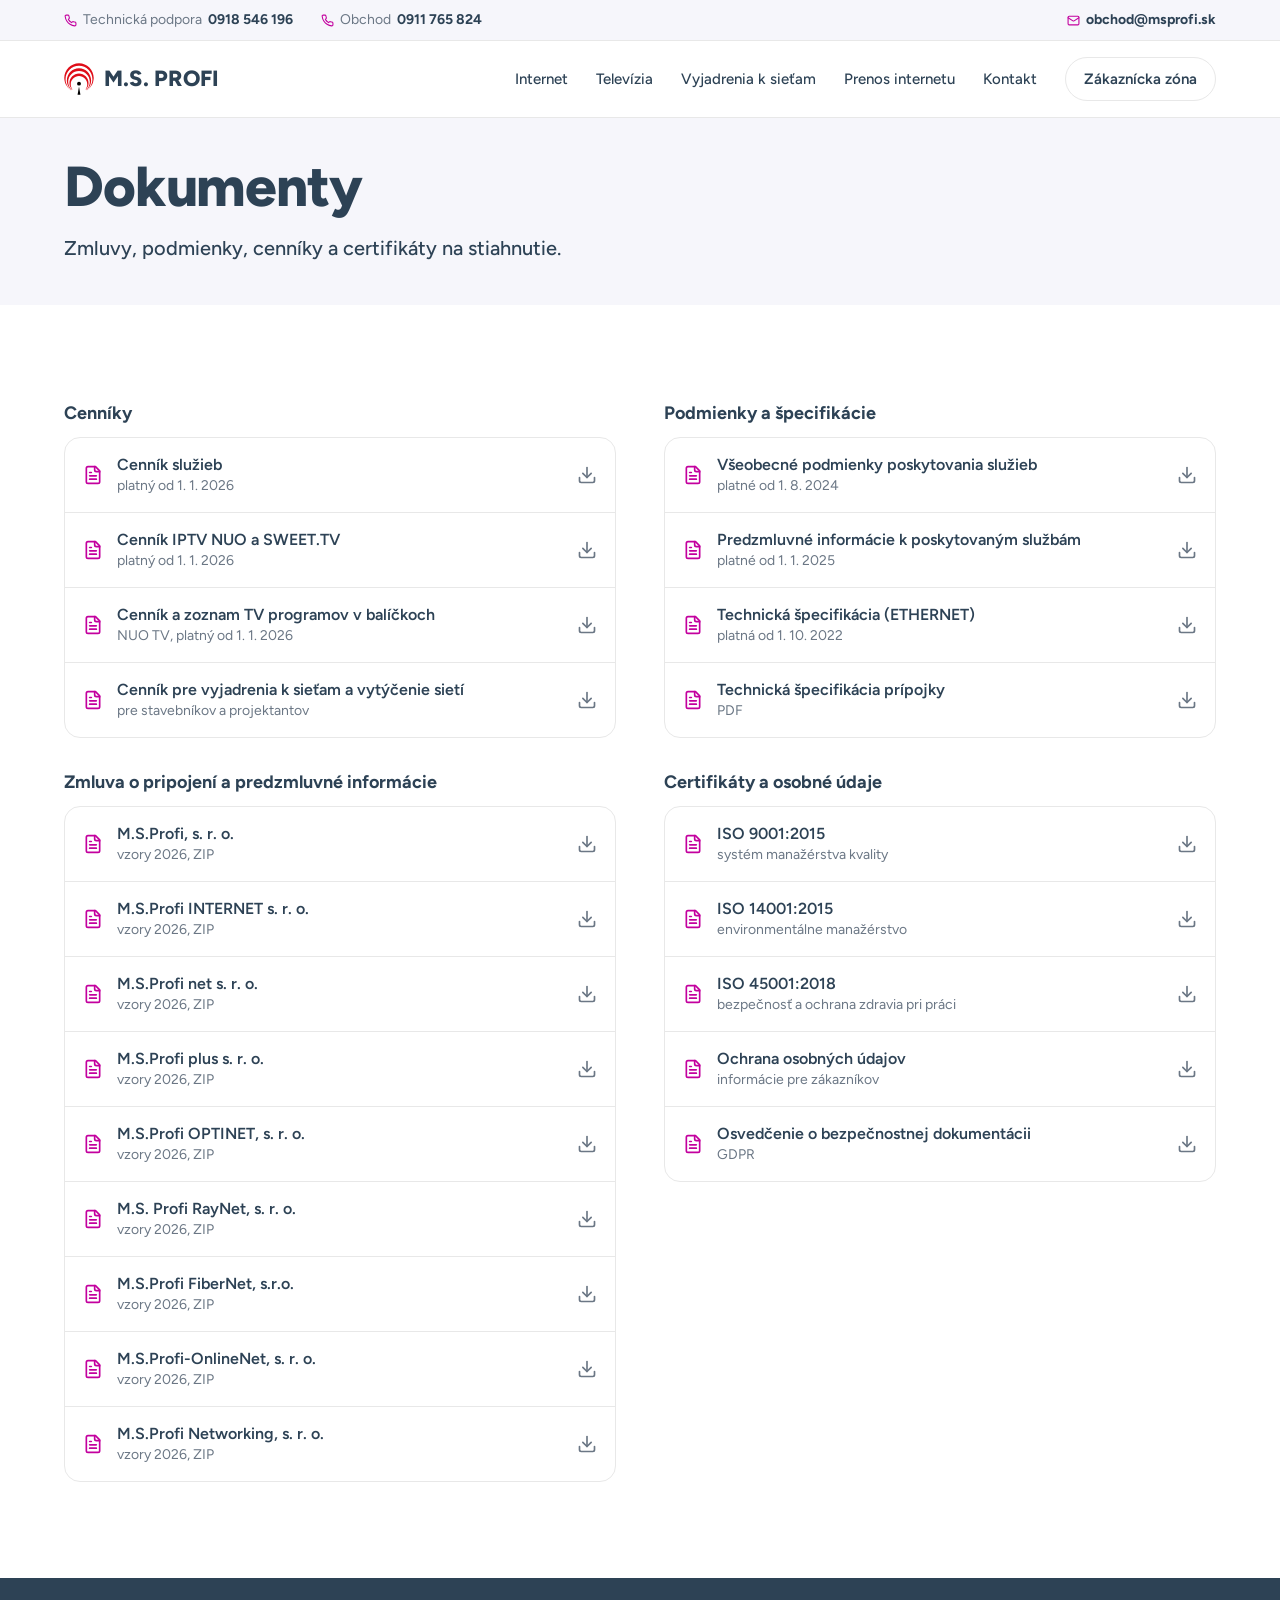
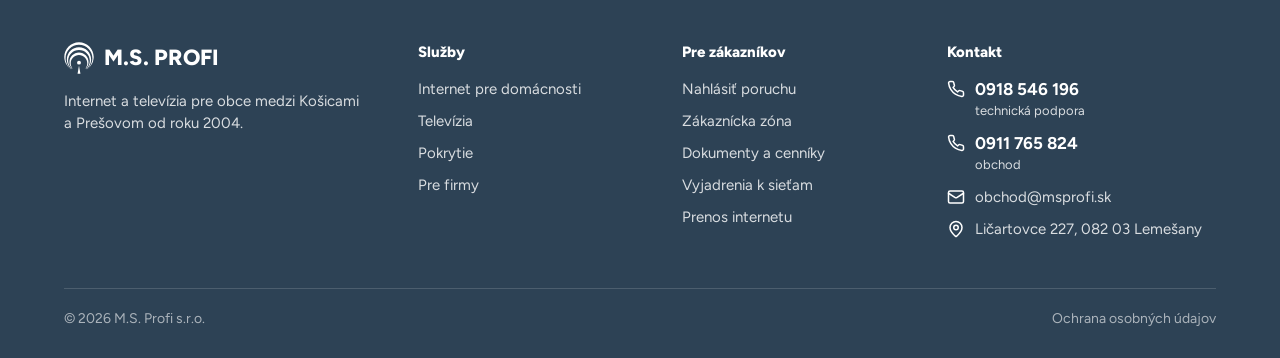
==== dokumenty/index.html @ f511e736 "M.S. Profi: verzia pri štýloch a skripte" ====
<!DOCTYPE html>
<html lang="sk">
<head>
    <meta charset="UTF-8">
    <meta name="robots" content="noindex, nofollow">
    <meta name="viewport" content="width=device-width, initial-scale=1.0">
    <title>Dokumenty – M.S. Profi</title>
    <meta name="description" content="Zmluvy, podmienky, cenníky a certifikáty M.S. Profi na stiahnutie.">
    <link rel="icon" href="../img/ms-profi-znak.svg" type="image/svg+xml">
    <link rel="preconnect" href="https://fonts.googleapis.com">
    <link rel="preconnect" href="https://fonts.gstatic.com" crossorigin>
    <link href="https://fonts.googleapis.com/css2?family=Figtree:wght@400;500;600;700;800&display=swap" rel="stylesheet">
    <link rel="stylesheet" href="../css/style.css?v=3cb9265c">
</head>
<body>
    <div class="horny-riadok">
        <div class="wrap">
            <a href="tel:+421918546196"><svg class="ikona" viewBox="0 0 24 24" aria-hidden="true"><path d="M22 16.92v3a2 2 0 0 1-2.18 2 19.79 19.79 0 0 1-8.63-3.07 19.5 19.5 0 0 1-6-6 19.79 19.79 0 0 1-3.07-8.67A2 2 0 0 1 4.11 2h3a2 2 0 0 1 2 1.72 12.84 12.84 0 0 0 .7 2.81 2 2 0 0 1-.45 2.11L8.09 9.91a16 16 0 0 0 6 6l1.27-1.27a2 2 0 0 1 2.11-.45 12.84 12.84 0 0 0 2.81.7A2 2 0 0 1 22 16.92z"/></svg><span class="hr-popis">Technická podpora</span><span class="hr-popis-kratke">Podpora</span>0918 546 196</a>
            <a href="tel:+421911765824"><svg class="ikona" viewBox="0 0 24 24" aria-hidden="true"><path d="M22 16.92v3a2 2 0 0 1-2.18 2 19.79 19.79 0 0 1-8.63-3.07 19.5 19.5 0 0 1-6-6 19.79 19.79 0 0 1-3.07-8.67A2 2 0 0 1 4.11 2h3a2 2 0 0 1 2 1.72 12.84 12.84 0 0 0 .7 2.81 2 2 0 0 1-.45 2.11L8.09 9.91a16 16 0 0 0 6 6l1.27-1.27a2 2 0 0 1 2.11-.45 12.84 12.84 0 0 0 2.81.7A2 2 0 0 1 22 16.92z"/></svg><span class="hr-popis">Obchod</span><span class="hr-popis-kratke">Obchod</span>0911 765 824</a>
            <a class="hr-mail" href="mailto:obchod@msprofi.sk"><svg class="ikona" viewBox="0 0 24 24" aria-hidden="true"><rect width="20" height="16" x="2" y="4" rx="2"/><path d="m22 7-8.97 5.7a1.94 1.94 0 0 1-2.06 0L2 7"/></svg>obchod@msprofi.sk</a>
        </div>
    </div>

    <header class="hlavicka">
        <div class="wrap">
            <a class="logo" href="../"><img src="../img/ms-profi-znak.svg" alt=""><span class="logo-text">M.S. PROFI</span></a>
            <nav class="menu" id="menu" aria-label="Hlavné menu">
                <a href="../#internet">Internet</a>
                <a href="../#televizia">Televízia</a>
                <a href="../vyjadrenia-k-sietam/">Vyjadrenia k sieťam</a>
                <a href="../prenos-internetu/">Prenos internetu</a>
                <a href="../#kontakt">Kontakt</a>
                <a class="btn btn-obrys" href="https://customer.msprofi.sk">Zákaznícka zóna</a>
            </nav>
            <button class="menu-tlacidlo" type="button" aria-label="Menu" aria-controls="menu" aria-expanded="false"><svg class="ikona" viewBox="0 0 24 24" aria-hidden="true"><line x1="4" x2="20" y1="6" y2="6"/><line x1="4" x2="20" y1="12" y2="12"/><line x1="4" x2="20" y1="18" y2="18"/></svg></button>
        </div>
    </header>

    <main>
        <section class="podstranka-hlava">
            <div class="wrap">
                <h1>Dokumenty</h1>
                <p class="uvod">Zmluvy, podmienky, cenníky a certifikáty na stiahnutie.</p>
            </div>
        </section>

        <section class="sekcia">
            <div class="wrap">
                <div class="dokumenty">
                                        <div>
                        <h2>Cenníky</h2>
                        <ul class="subory">
                                                        <li><a href="https://msprofi.sk/wp-content/uploads/2026/02/C-E-N-N-I-K-SLUZIEB-s.r.o.1.1.2026.pdf"><svg class="ikona" viewBox="0 0 24 24" aria-hidden="true"><path d="M15 2H6a2 2 0 0 0-2 2v16a2 2 0 0 0 2 2h12a2 2 0 0 0 2-2V7Z"/><path d="M14 2v4a2 2 0 0 0 2 2h4"/><path d="M10 9H8"/><path d="M16 13H8"/><path d="M16 17H8"/></svg><span>Cenník služieb<small>platný od 1. 1. 2026</small></span><svg class="ikona" viewBox="0 0 24 24" aria-hidden="true"><path d="M21 15v4a2 2 0 0 1-2 2H5a2 2 0 0 1-2-2v-4"/><path d="m7 10 5 5 5-5"/><path d="M12 15V3"/></svg></a></li>
                                                        <li><a href="https://msprofi.sk/wp-content/uploads/2026/02/C-E-N-N-I-K-M.S.Profi-s.r.o.-IPTV_NUO_SWEET_TV_1.1.2026.pdf"><svg class="ikona" viewBox="0 0 24 24" aria-hidden="true"><path d="M15 2H6a2 2 0 0 0-2 2v16a2 2 0 0 0 2 2h12a2 2 0 0 0 2-2V7Z"/><path d="M14 2v4a2 2 0 0 0 2 2h4"/><path d="M10 9H8"/><path d="M16 13H8"/><path d="M16 17H8"/></svg><span>Cenník IPTV NUO a SWEET.TV<small>platný od 1. 1. 2026</small></span><svg class="ikona" viewBox="0 0 24 24" aria-hidden="true"><path d="M21 15v4a2 2 0 0 1-2 2H5a2 2 0 0 1-2-2v-4"/><path d="m7 10 5 5 5-5"/><path d="M12 15V3"/></svg></a></li>
                                                        <li><a href="https://msprofi.sk/wp-content/uploads/2026/02/NUO_programy_tabulka_1_1_2026.pdf"><svg class="ikona" viewBox="0 0 24 24" aria-hidden="true"><path d="M15 2H6a2 2 0 0 0-2 2v16a2 2 0 0 0 2 2h12a2 2 0 0 0 2-2V7Z"/><path d="M14 2v4a2 2 0 0 0 2 2h4"/><path d="M10 9H8"/><path d="M16 13H8"/><path d="M16 17H8"/></svg><span>Cenník a zoznam TV programov v balíčkoch<small>NUO TV, platný od 1. 1. 2026</small></span><svg class="ikona" viewBox="0 0 24 24" aria-hidden="true"><path d="M21 15v4a2 2 0 0 1-2 2H5a2 2 0 0 1-2-2v-4"/><path d="m7 10 5 5 5-5"/><path d="M12 15V3"/></svg></a></li>
                                                        <li><a href="https://msprofi.sk/wp-content/uploads/2025/05/CENNIK-PRE-VYJADRENIA-K-SIETAM-VYTYCENIE-SIETI.pdf"><svg class="ikona" viewBox="0 0 24 24" aria-hidden="true"><path d="M15 2H6a2 2 0 0 0-2 2v16a2 2 0 0 0 2 2h12a2 2 0 0 0 2-2V7Z"/><path d="M14 2v4a2 2 0 0 0 2 2h4"/><path d="M10 9H8"/><path d="M16 13H8"/><path d="M16 17H8"/></svg><span>Cenník pre vyjadrenia k sieťam a vytýčenie sietí<small>pre stavebníkov a projektantov</small></span><svg class="ikona" viewBox="0 0 24 24" aria-hidden="true"><path d="M21 15v4a2 2 0 0 1-2 2H5a2 2 0 0 1-2-2v-4"/><path d="m7 10 5 5 5-5"/><path d="M12 15V3"/></svg></a></li>
                                                    </ul>
                    </div>
                                        <div>
                        <h2>Podmienky a špecifikácie</h2>
                        <ul class="subory">
                                                        <li><a href="https://msprofi.sk/wp-content/uploads/2024/09/VSEOBECNE-PODMIENKY_1_8_2024.pdf"><svg class="ikona" viewBox="0 0 24 24" aria-hidden="true"><path d="M15 2H6a2 2 0 0 0-2 2v16a2 2 0 0 0 2 2h12a2 2 0 0 0 2-2V7Z"/><path d="M14 2v4a2 2 0 0 0 2 2h4"/><path d="M10 9H8"/><path d="M16 13H8"/><path d="M16 17H8"/></svg><span>Všeobecné podmienky poskytovania služieb<small>platné od 1. 8. 2024</small></span><svg class="ikona" viewBox="0 0 24 24" aria-hidden="true"><path d="M21 15v4a2 2 0 0 1-2 2H5a2 2 0 0 1-2-2v-4"/><path d="m7 10 5 5 5-5"/><path d="M12 15V3"/></svg></a></li>
                                                        <li><a href="https://msprofi.sk/wp-content/uploads/2025/01/Predzmluvne-informacie-k-poskytovanym-sluzbam-spolocnosti_od_1_1_2025-.pdf"><svg class="ikona" viewBox="0 0 24 24" aria-hidden="true"><path d="M15 2H6a2 2 0 0 0-2 2v16a2 2 0 0 0 2 2h12a2 2 0 0 0 2-2V7Z"/><path d="M14 2v4a2 2 0 0 0 2 2h4"/><path d="M10 9H8"/><path d="M16 13H8"/><path d="M16 17H8"/></svg><span>Predzmluvné informácie k poskytovaným službám<small>platné od 1. 1. 2025</small></span><svg class="ikona" viewBox="0 0 24 24" aria-hidden="true"><path d="M21 15v4a2 2 0 0 1-2 2H5a2 2 0 0 1-2-2v-4"/><path d="m7 10 5 5 5-5"/><path d="M12 15V3"/></svg></a></li>
                                                        <li><a href="https://msprofi.sk/wp-content/uploads/2022/09/Technicka_specifikacia-od-1.10.2022.pdf"><svg class="ikona" viewBox="0 0 24 24" aria-hidden="true"><path d="M15 2H6a2 2 0 0 0-2 2v16a2 2 0 0 0 2 2h12a2 2 0 0 0 2-2V7Z"/><path d="M14 2v4a2 2 0 0 0 2 2h4"/><path d="M10 9H8"/><path d="M16 13H8"/><path d="M16 17H8"/></svg><span>Technická špecifikácia (ETHERNET)<small>platná od 1. 10. 2022</small></span><svg class="ikona" viewBox="0 0 24 24" aria-hidden="true"><path d="M21 15v4a2 2 0 0 1-2 2H5a2 2 0 0 1-2-2v-4"/><path d="m7 10 5 5 5-5"/><path d="M12 15V3"/></svg></a></li>
                                                        <li><a href="https://msprofi.sk/wp-content/uploads/2021/04/Technicka_specifikacia_pripojky.pdf"><svg class="ikona" viewBox="0 0 24 24" aria-hidden="true"><path d="M15 2H6a2 2 0 0 0-2 2v16a2 2 0 0 0 2 2h12a2 2 0 0 0 2-2V7Z"/><path d="M14 2v4a2 2 0 0 0 2 2h4"/><path d="M10 9H8"/><path d="M16 13H8"/><path d="M16 17H8"/></svg><span>Technická špecifikácia prípojky<small>PDF</small></span><svg class="ikona" viewBox="0 0 24 24" aria-hidden="true"><path d="M21 15v4a2 2 0 0 1-2 2H5a2 2 0 0 1-2-2v-4"/><path d="m7 10 5 5 5-5"/><path d="M12 15V3"/></svg></a></li>
                                                    </ul>
                    </div>
                                        <div>
                        <h2>Zmluva o pripojení a predzmluvné informácie</h2>
                        <ul class="subory">
                                                        <li><a href="https://msprofi.sk/wp-content/uploads/2026/02/M.S.Profi-s.r.o._2026.zip"><svg class="ikona" viewBox="0 0 24 24" aria-hidden="true"><path d="M15 2H6a2 2 0 0 0-2 2v16a2 2 0 0 0 2 2h12a2 2 0 0 0 2-2V7Z"/><path d="M14 2v4a2 2 0 0 0 2 2h4"/><path d="M10 9H8"/><path d="M16 13H8"/><path d="M16 17H8"/></svg><span>M.S.Profi, s. r. o.<small>vzory 2026, ZIP</small></span><svg class="ikona" viewBox="0 0 24 24" aria-hidden="true"><path d="M21 15v4a2 2 0 0 1-2 2H5a2 2 0 0 1-2-2v-4"/><path d="m7 10 5 5 5-5"/><path d="M12 15V3"/></svg></a></li>
                                                        <li><a href="https://msprofi.sk/wp-content/uploads/2026/02/M.S.Profi-INTERNET-s.r.o._2026.zip"><svg class="ikona" viewBox="0 0 24 24" aria-hidden="true"><path d="M15 2H6a2 2 0 0 0-2 2v16a2 2 0 0 0 2 2h12a2 2 0 0 0 2-2V7Z"/><path d="M14 2v4a2 2 0 0 0 2 2h4"/><path d="M10 9H8"/><path d="M16 13H8"/><path d="M16 17H8"/></svg><span>M.S.Profi INTERNET s. r. o.<small>vzory 2026, ZIP</small></span><svg class="ikona" viewBox="0 0 24 24" aria-hidden="true"><path d="M21 15v4a2 2 0 0 1-2 2H5a2 2 0 0 1-2-2v-4"/><path d="m7 10 5 5 5-5"/><path d="M12 15V3"/></svg></a></li>
                                                        <li><a href="https://msprofi.sk/wp-content/uploads/2026/02/M.S.Profi-net-s.r.o._2026.zip"><svg class="ikona" viewBox="0 0 24 24" aria-hidden="true"><path d="M15 2H6a2 2 0 0 0-2 2v16a2 2 0 0 0 2 2h12a2 2 0 0 0 2-2V7Z"/><path d="M14 2v4a2 2 0 0 0 2 2h4"/><path d="M10 9H8"/><path d="M16 13H8"/><path d="M16 17H8"/></svg><span>M.S.Profi net s. r. o.<small>vzory 2026, ZIP</small></span><svg class="ikona" viewBox="0 0 24 24" aria-hidden="true"><path d="M21 15v4a2 2 0 0 1-2 2H5a2 2 0 0 1-2-2v-4"/><path d="m7 10 5 5 5-5"/><path d="M12 15V3"/></svg></a></li>
                                                        <li><a href="https://msprofi.sk/wp-content/uploads/2026/02/M.S.Profi-plus-s.r.o._2026.zip"><svg class="ikona" viewBox="0 0 24 24" aria-hidden="true"><path d="M15 2H6a2 2 0 0 0-2 2v16a2 2 0 0 0 2 2h12a2 2 0 0 0 2-2V7Z"/><path d="M14 2v4a2 2 0 0 0 2 2h4"/><path d="M10 9H8"/><path d="M16 13H8"/><path d="M16 17H8"/></svg><span>M.S.Profi plus s. r. o.<small>vzory 2026, ZIP</small></span><svg class="ikona" viewBox="0 0 24 24" aria-hidden="true"><path d="M21 15v4a2 2 0 0 1-2 2H5a2 2 0 0 1-2-2v-4"/><path d="m7 10 5 5 5-5"/><path d="M12 15V3"/></svg></a></li>
                                                        <li><a href="https://msprofi.sk/wp-content/uploads/2026/02/M.S.Profi-OPTINET-s.r.o._2026.zip"><svg class="ikona" viewBox="0 0 24 24" aria-hidden="true"><path d="M15 2H6a2 2 0 0 0-2 2v16a2 2 0 0 0 2 2h12a2 2 0 0 0 2-2V7Z"/><path d="M14 2v4a2 2 0 0 0 2 2h4"/><path d="M10 9H8"/><path d="M16 13H8"/><path d="M16 17H8"/></svg><span>M.S.Profi OPTINET, s. r. o.<small>vzory 2026, ZIP</small></span><svg class="ikona" viewBox="0 0 24 24" aria-hidden="true"><path d="M21 15v4a2 2 0 0 1-2 2H5a2 2 0 0 1-2-2v-4"/><path d="m7 10 5 5 5-5"/><path d="M12 15V3"/></svg></a></li>
                                                        <li><a href="https://msprofi.sk/wp-content/uploads/2026/02/M.S.-Profi-RayNet-s.-r.-o._2026.zip"><svg class="ikona" viewBox="0 0 24 24" aria-hidden="true"><path d="M15 2H6a2 2 0 0 0-2 2v16a2 2 0 0 0 2 2h12a2 2 0 0 0 2-2V7Z"/><path d="M14 2v4a2 2 0 0 0 2 2h4"/><path d="M10 9H8"/><path d="M16 13H8"/><path d="M16 17H8"/></svg><span>M.S. Profi RayNet, s. r. o.<small>vzory 2026, ZIP</small></span><svg class="ikona" viewBox="0 0 24 24" aria-hidden="true"><path d="M21 15v4a2 2 0 0 1-2 2H5a2 2 0 0 1-2-2v-4"/><path d="m7 10 5 5 5-5"/><path d="M12 15V3"/></svg></a></li>
                                                        <li><a href="https://msprofi.sk/wp-content/uploads/2026/02/M.S.-Profi-FiberNet-s.r.o_2026.zip"><svg class="ikona" viewBox="0 0 24 24" aria-hidden="true"><path d="M15 2H6a2 2 0 0 0-2 2v16a2 2 0 0 0 2 2h12a2 2 0 0 0 2-2V7Z"/><path d="M14 2v4a2 2 0 0 0 2 2h4"/><path d="M10 9H8"/><path d="M16 13H8"/><path d="M16 17H8"/></svg><span>M.S.Profi FiberNet, s.r.o.<small>vzory 2026, ZIP</small></span><svg class="ikona" viewBox="0 0 24 24" aria-hidden="true"><path d="M21 15v4a2 2 0 0 1-2 2H5a2 2 0 0 1-2-2v-4"/><path d="m7 10 5 5 5-5"/><path d="M12 15V3"/></svg></a></li>
                                                        <li><a href="https://msprofi.sk/wp-content/uploads/2026/02/M.S.Profi-OnlineNet-s.-r.-o._2026.zip"><svg class="ikona" viewBox="0 0 24 24" aria-hidden="true"><path d="M15 2H6a2 2 0 0 0-2 2v16a2 2 0 0 0 2 2h12a2 2 0 0 0 2-2V7Z"/><path d="M14 2v4a2 2 0 0 0 2 2h4"/><path d="M10 9H8"/><path d="M16 13H8"/><path d="M16 17H8"/></svg><span>M.S.Profi-OnlineNet, s. r. o.<small>vzory 2026, ZIP</small></span><svg class="ikona" viewBox="0 0 24 24" aria-hidden="true"><path d="M21 15v4a2 2 0 0 1-2 2H5a2 2 0 0 1-2-2v-4"/><path d="m7 10 5 5 5-5"/><path d="M12 15V3"/></svg></a></li>
                                                        <li><a href="https://msprofi.sk/wp-content/uploads/2026/02/M.S.Profi-Networking-s.r.o._2026.zip"><svg class="ikona" viewBox="0 0 24 24" aria-hidden="true"><path d="M15 2H6a2 2 0 0 0-2 2v16a2 2 0 0 0 2 2h12a2 2 0 0 0 2-2V7Z"/><path d="M14 2v4a2 2 0 0 0 2 2h4"/><path d="M10 9H8"/><path d="M16 13H8"/><path d="M16 17H8"/></svg><span>M.S.Profi Networking, s. r. o.<small>vzory 2026, ZIP</small></span><svg class="ikona" viewBox="0 0 24 24" aria-hidden="true"><path d="M21 15v4a2 2 0 0 1-2 2H5a2 2 0 0 1-2-2v-4"/><path d="m7 10 5 5 5-5"/><path d="M12 15V3"/></svg></a></li>
                                                    </ul>
                    </div>
                                        <div>
                        <h2>Certifikáty a osobné údaje</h2>
                        <ul class="subory">
                                                        <li><a href="https://msprofi.sk/wp-content/uploads/2025/05/Certifikat-ACB-QMS_9001.pdf"><svg class="ikona" viewBox="0 0 24 24" aria-hidden="true"><path d="M15 2H6a2 2 0 0 0-2 2v16a2 2 0 0 0 2 2h12a2 2 0 0 0 2-2V7Z"/><path d="M14 2v4a2 2 0 0 0 2 2h4"/><path d="M10 9H8"/><path d="M16 13H8"/><path d="M16 17H8"/></svg><span>ISO 9001:2015<small>systém manažérstva kvality</small></span><svg class="ikona" viewBox="0 0 24 24" aria-hidden="true"><path d="M21 15v4a2 2 0 0 1-2 2H5a2 2 0 0 1-2-2v-4"/><path d="m7 10 5 5 5-5"/><path d="M12 15V3"/></svg></a></li>
                                                        <li><a href="https://msprofi.sk/wp-content/uploads/2025/05/Certifikat-ACB-EMS_14001.pdf"><svg class="ikona" viewBox="0 0 24 24" aria-hidden="true"><path d="M15 2H6a2 2 0 0 0-2 2v16a2 2 0 0 0 2 2h12a2 2 0 0 0 2-2V7Z"/><path d="M14 2v4a2 2 0 0 0 2 2h4"/><path d="M10 9H8"/><path d="M16 13H8"/><path d="M16 17H8"/></svg><span>ISO 14001:2015<small>environmentálne manažérstvo</small></span><svg class="ikona" viewBox="0 0 24 24" aria-hidden="true"><path d="M21 15v4a2 2 0 0 1-2 2H5a2 2 0 0 1-2-2v-4"/><path d="m7 10 5 5 5-5"/><path d="M12 15V3"/></svg></a></li>
                                                        <li><a href="https://msprofi.sk/wp-content/uploads/2025/05/Certifikat-ACB-OHSMS_45001.pdf"><svg class="ikona" viewBox="0 0 24 24" aria-hidden="true"><path d="M15 2H6a2 2 0 0 0-2 2v16a2 2 0 0 0 2 2h12a2 2 0 0 0 2-2V7Z"/><path d="M14 2v4a2 2 0 0 0 2 2h4"/><path d="M10 9H8"/><path d="M16 13H8"/><path d="M16 17H8"/></svg><span>ISO 45001:2018<small>bezpečnosť a ochrana zdravia pri práci</small></span><svg class="ikona" viewBox="0 0 24 24" aria-hidden="true"><path d="M21 15v4a2 2 0 0 1-2 2H5a2 2 0 0 1-2-2v-4"/><path d="m7 10 5 5 5-5"/><path d="M12 15V3"/></svg></a></li>
                                                        <li><a href="https://msprofi.sk/wp-content/uploads/2025/04/003_Informacna-povinnost-Prevadzkovatela-cl.-13-KF.pdf"><svg class="ikona" viewBox="0 0 24 24" aria-hidden="true"><path d="M15 2H6a2 2 0 0 0-2 2v16a2 2 0 0 0 2 2h12a2 2 0 0 0 2-2V7Z"/><path d="M14 2v4a2 2 0 0 0 2 2h4"/><path d="M10 9H8"/><path d="M16 13H8"/><path d="M16 17H8"/></svg><span>Ochrana osobných údajov<small>informácie pre zákazníkov</small></span><svg class="ikona" viewBox="0 0 24 24" aria-hidden="true"><path d="M21 15v4a2 2 0 0 1-2 2H5a2 2 0 0 1-2-2v-4"/><path d="m7 10 5 5 5-5"/><path d="M12 15V3"/></svg></a></li>
                                                        <li><a href="https://msprofi.sk/wp-content/uploads/2025/04/019_OSVEDCENIE.pdf"><svg class="ikona" viewBox="0 0 24 24" aria-hidden="true"><path d="M15 2H6a2 2 0 0 0-2 2v16a2 2 0 0 0 2 2h12a2 2 0 0 0 2-2V7Z"/><path d="M14 2v4a2 2 0 0 0 2 2h4"/><path d="M10 9H8"/><path d="M16 13H8"/><path d="M16 17H8"/></svg><span>Osvedčenie o bezpečnostnej dokumentácii<small>GDPR</small></span><svg class="ikona" viewBox="0 0 24 24" aria-hidden="true"><path d="M21 15v4a2 2 0 0 1-2 2H5a2 2 0 0 1-2-2v-4"/><path d="m7 10 5 5 5-5"/><path d="M12 15V3"/></svg></a></li>
                                                    </ul>
                    </div>
                                    </div>
            </div>
        </section>
    </main>

    <footer class="paticka">
        <div class="wrap paticka-stlpce">
            <div class="paticka-firma">
                <a class="logo" href="../"><img src="../img/ms-profi-znak.svg" alt=""><span class="logo-text">M.S. PROFI</span></a>
                <p>Internet a televízia pre obce medzi Košicami a Prešovom od roku 2004.</p>
            </div>
            <div>
                <h2>Služby</h2>
                <ul>
                    <li><a href="../#internet">Internet pre domácnosti</a></li>
                    <li><a href="../#televizia">Televízia</a></li>
                    <li><a href="../#pokrytie">Pokrytie</a></li>
                    <li><a href="../#firmy">Pre firmy</a></li>
                </ul>
            </div>
            <div>
                <h2>Pre zákazníkov</h2>
                <ul>
                    <li><a href="../#zakaznik">Nahlásiť poruchu</a></li>
                    <li><a href="https://customer.msprofi.sk">Zákaznícka zóna</a></li>
                    <li><a href="../dokumenty/">Dokumenty a cenníky</a></li>
                    <li><a href="../vyjadrenia-k-sietam/">Vyjadrenia k sieťam</a></li>
                    <li><a href="../prenos-internetu/">Prenos internetu</a></li>
                </ul>
            </div>
            <div class="paticka-kontakt">
                <h2>Kontakt</h2>
                <ul>
                    <li><svg class="ikona" viewBox="0 0 24 24" aria-hidden="true"><path d="M22 16.92v3a2 2 0 0 1-2.18 2 19.79 19.79 0 0 1-8.63-3.07 19.5 19.5 0 0 1-6-6 19.79 19.79 0 0 1-3.07-8.67A2 2 0 0 1 4.11 2h3a2 2 0 0 1 2 1.72 12.84 12.84 0 0 0 .7 2.81 2 2 0 0 1-.45 2.11L8.09 9.91a16 16 0 0 0 6 6l1.27-1.27a2 2 0 0 1 2.11-.45 12.84 12.84 0 0 0 2.81.7A2 2 0 0 1 22 16.92z"/></svg><a href="tel:+421918546196"><b>0918 546 196</b><small>technická podpora</small></a></li>
                    <li><svg class="ikona" viewBox="0 0 24 24" aria-hidden="true"><path d="M22 16.92v3a2 2 0 0 1-2.18 2 19.79 19.79 0 0 1-8.63-3.07 19.5 19.5 0 0 1-6-6 19.79 19.79 0 0 1-3.07-8.67A2 2 0 0 1 4.11 2h3a2 2 0 0 1 2 1.72 12.84 12.84 0 0 0 .7 2.81 2 2 0 0 1-.45 2.11L8.09 9.91a16 16 0 0 0 6 6l1.27-1.27a2 2 0 0 1 2.11-.45 12.84 12.84 0 0 0 2.81.7A2 2 0 0 1 22 16.92z"/></svg><a href="tel:+421911765824"><b>0911 765 824</b><small>obchod</small></a></li>
                    <li><svg class="ikona" viewBox="0 0 24 24" aria-hidden="true"><rect width="20" height="16" x="2" y="4" rx="2"/><path d="m22 7-8.97 5.7a1.94 1.94 0 0 1-2.06 0L2 7"/></svg><a href="mailto:obchod@msprofi.sk">obchod@msprofi.sk</a></li>
                    <li><svg class="ikona" viewBox="0 0 24 24" aria-hidden="true"><path d="M20 10c0 4.993-5.539 10.193-7.399 11.799a1 1 0 0 1-1.202 0C9.539 20.193 4 14.993 4 10a8 8 0 0 1 16 0"/><circle cx="12" cy="10" r="3"/></svg><span>Ličartovce 227, 082 03 Lemešany</span></li>
                </ul>
            </div>
        </div>
        <div class="wrap paticka-spodok">
            <span>© 2026 M.S. Profi s.r.o.</span>
            <a href="https://msprofi.sk/wp-content/uploads/2025/04/003_Informacna-povinnost-Prevadzkovatela-cl.-13-KF.pdf">Ochrana osobných údajov</a>
        </div>
    </footer>

    <button class="na-vrch" type="button" aria-label="Späť hore" tabindex="-1"><svg class="ikona" viewBox="0 0 24 24" aria-hidden="true"><path d="m5 12 7-7 7 7"/><path d="M12 19V5"/></svg></button>

    <script src="../js/main.js?v=8575bd9d"></script>
    <script async src="https://ottoai.sk/widget.js" data-otto-key="pk_0a4236898af828ea"></script>
</body>
</html>
---- css/style.css ----
:root {
    --cyan: #C3009E;
    --cyan-gradient: linear-gradient(270deg, #D700AF 0%, #D211AE 100%);
    --blue-dark: #213C92;
    --blue: #00A9E0;
    --green: #7AB800;
    --green-dark: #00783F;
    --gray: #F6F6FB;
    --base: #2D4255;
    --border: #E8E8E8;
    --muted: #6B7785;
    --tint-ruzova: #F9E5F5;
    --tint-modra: #DDF3FB;
    --tint-zelena: #EFF7E0;
    --wrap: 1200px;
}

* { box-sizing: border-box; }

html { scroll-behavior: smooth; scroll-padding-top: 100px; }

body {
    margin: 0;
    font-family: 'Figtree', system-ui, sans-serif;
    font-size: 16px;
    line-height: 24px;
    color: var(--base);
    background: #fff;
    -webkit-font-smoothing: antialiased;
}

a { color: inherit; }

h1, h2, h3 { margin: 0; }

a:focus-visible, button:focus-visible, input:focus-visible, textarea:focus-visible {
    outline: 3px solid var(--blue);
    outline-offset: 2px;
}

.wrap {
    max-width: var(--wrap);
    margin: 0 auto;
    padding: 0 24px;
}

.ikona {
    width: 20px;
    height: 20px;
    flex: none;
    fill: none;
    stroke: currentColor;
    stroke-width: 2;
    stroke-linecap: round;
    stroke-linejoin: round;
}

.horny-riadok {
    background: var(--gray);
    border-bottom: 1px solid var(--border);
    font-size: 14px;
    line-height: 20px;
}

.horny-riadok .wrap {
    display: flex;
    align-items: center;
    gap: 28px;
    height: 40px;
}

.horny-riadok a {
    display: inline-flex;
    align-items: center;
    gap: 6px;
    font-weight: 700;
    white-space: nowrap;
    text-decoration: none;
}

.horny-riadok a:hover { color: var(--cyan); }
.horny-riadok .ikona { width: 13px; height: 13px; color: var(--cyan); }
.hr-popis, .hr-popis-kratke { font-weight: 400; color: var(--muted); }
.hr-popis-kratke { display: none; }
.hr-mail { margin-left: auto; }

.hlavicka {
    position: sticky;
    top: 0;
    z-index: 30;
    background: #fff;
    border-bottom: 1px solid var(--border);
}

.hlavicka .wrap {
    display: flex;
    align-items: center;
    gap: 28px;
    height: 76px;
}

.logo {
    display: flex;
    flex: none;
    align-items: center;
    gap: 10px;
    white-space: nowrap;
    text-decoration: none;
}

.logo img { width: 30px; height: 32px; }

.logo-text {
    font-size: 22px;
    font-weight: 800;
    letter-spacing: 0.01em;
}


.menu {
    display: flex;
    align-items: center;
    gap: 28px;
    margin-left: auto;
    font-size: 15px;
    font-weight: 500;
}

.menu a { text-decoration: none; white-space: nowrap; }
.menu a:not(.btn):hover { color: var(--cyan); }

.btn {
    display: inline-flex;
    align-items: center;
    justify-content: center;
    gap: 10px;
    padding: 15px 30px;
    border: 0;
    border-radius: 100px;
    font-family: inherit;
    font-size: 17px;
    line-height: 24px;
    font-weight: 700;
    text-decoration: none;
    cursor: pointer;
}

.btn-modre { background: var(--blue); color: #fff; }
.btn-modre:hover { background: #0090BE; }

.btn-obrys {
    padding: 9px 18px;
    border: 1.5px solid var(--border);
    background: #fff;
    font-size: 15px;
    font-weight: 600;
    color: var(--base);
}

.btn-obrys:hover { border-color: var(--base); }

.menu-tlacidlo {
    display: none;
    margin-left: auto;
    width: 44px;
    height: 44px;
    align-items: center;
    justify-content: center;
    border: 1.5px solid var(--border);
    border-radius: 50%;
    background: #fff;
    color: var(--base);
    cursor: pointer;
}

.hero { padding: 44px 0 80px; }

.hero-riadok {
    display: flex;
    justify-content: space-between;
    align-items: baseline;
    gap: 24px;
    margin-bottom: 24px;
}

.hero h1 {
    font-size: 28px;
    line-height: 36px;
    font-weight: 800;
    letter-spacing: -0.01em;
}

.hero-riadok p {
    margin: 0;
    font-size: 16px;
    line-height: 24px;
    color: var(--muted);
    text-align: right;
}

.dlazdice {
    display: grid;
    grid-template-columns: 1fr 1fr;
    grid-auto-rows: 1fr;
    gap: 24px;
    text-align: left;
}

.dlazdica {
    position: relative;
    z-index: 0;
    overflow: hidden;
    display: flex;
    flex-direction: column;
    justify-content: space-between;
    min-height: 268px;
    padding: 36px 40px;
    border-radius: 28px;
    color: #fff;
    text-decoration: none;
    transition: transform 0.2s ease;
}

.dlazdica:hover { transform: translateY(-3px); }

.dlazdica-text { position: relative; z-index: 1; display: block; max-width: 250px; }

.dlazdica-nazov {
    display: block;
    font-size: 34px;
    line-height: 1.1;
    font-weight: 800;
    letter-spacing: -0.015em;
}

.dlazdica-popis {
    display: block;
    margin-top: 10px;
    font-size: 17px;
    line-height: 25px;
    font-weight: 500;
}

.dlazdica-ikona {
    position: absolute;
    right: -64px;
    bottom: -84px;
    width: 340px;
    height: 340px;
}

.dlazdica-sipka {
    position: relative;
    z-index: 1;
    display: inline-flex;
    align-items: center;
    justify-content: center;
    width: 48px;
    height: 48px;
    margin-top: 28px;
    border-radius: 50%;
    background: #fff;
}

.dlazdica-sipka .ikona { width: 22px; height: 22px; stroke-width: 2.5; }

.dlazdica-internet { background: var(--blue); }
.dlazdica-internet .dlazdica-sipka { color: #0090BE; }
.dlazdica-internet .dlazdica-ikona { fill: #0090BE; }

.dlazdica-televizia { background: var(--green); }
.dlazdica-televizia .dlazdica-sipka { color: #689C00; }
.dlazdica-televizia .dlazdica-ikona { fill: #689C00; }

.dlazdica-firmy { background: var(--blue-dark); }
.dlazdica-firmy .dlazdica-sipka { color: var(--blue-dark); }
.dlazdica-firmy .dlazdica-ikona { fill: #1C337C; }

.dlazdica-zakaznik { background: var(--cyan); }
.dlazdica-zakaznik .dlazdica-sipka { color: var(--cyan); }
.dlazdica-zakaznik .dlazdica-ikona { fill: #A60086; }

.dvojica {
    display: grid;
    grid-template-columns: minmax(0, 5fr) minmax(0, 6fr);
    gap: 16px 56px;
    align-items: center;
}

.dvojica-obratena { grid-template-columns: minmax(0, 6fr) minmax(0, 5fr); }

.sekcia .dvojica-text h2 {
    margin-bottom: 18px;
    font-size: clamp(38px, 4vw, 56px);
    line-height: 1.06;
    letter-spacing: -0.025em;
}

.dvojica-text .uvod { max-width: 460px; margin-bottom: 30px; }
.dvojica-obrazok img { display: block; width: 100%; height: auto; }

.vyhody {
    grid-column: 1 / -1;
    display: grid;
    grid-template-columns: repeat(4, minmax(0, 1fr));
    gap: 20px;
    margin: 8px 0 0;
    padding: 0;
    list-style: none;
}

.vyhody li {
    padding: 24px;
    background: var(--gray);
    border-radius: 20px;
    font-size: 15px;
    line-height: 22px;
}

.sekcia-siva .vyhody li { background: #fff; }

.vyhody strong {
    display: block;
    margin: 16px 0 4px;
    font-size: 17px;
    line-height: 24px;
}

.vyhody a { display: inline-block; margin: -11px 0; padding: 11px 0; font-weight: 600; color: #0090BE; }

.vyhoda-ikona {
    display: flex;
    align-items: center;
    justify-content: center;
    width: 46px;
    height: 46px;
    border-radius: 14px;
    background: var(--tint-ruzova);
    color: var(--cyan);
}

.vyhoda-ikona .ikona { width: 22px; height: 22px; }
#televizia .vyhoda-ikona { background: var(--tint-modra); color: #0090BE; }

.od-cena {
    display: flex;
    align-items: baseline;
    flex-wrap: wrap;
    gap: 4px 10px;
    margin: 0 0 24px;
}

.od-cena-uz, .od-cena-za { font-size: 17px; line-height: 24px; font-weight: 600; }

.od-cena-suma {
    font-size: 52px;
    line-height: 1;
    font-weight: 800;
    letter-spacing: -0.02em;
    color: var(--cyan);
}

#televizia .od-cena-suma { color: var(--blue); }

.sekcia { padding: 96px 0; }
.sekcia-siva { background: var(--gray); }
.sekcia:not(.sekcia-siva) + .sekcia:not(.sekcia-siva) { padding-top: 0; }

.sekcia-hlava { margin-bottom: 40px; }

.sekcia h2 {
    font-size: clamp(30px, 3.2vw, 40px);
    line-height: 1.15;
    font-weight: 800;
    letter-spacing: -0.015em;
}

.sekcia-hlava p {
    margin: 10px 0 0;
    font-size: 18px;
    line-height: 27px;
}

.sekcia h3 {
    font-size: 18px;
    line-height: 24px;
    font-weight: 700;
}

.uvod {
    margin: 0 0 14px;
    max-width: 480px;
    font-size: 20px;
    line-height: 30px;
    font-weight: 500;
}

.pokrytie-karty {
    display: grid;
    grid-template-columns: minmax(0, 1.25fr) minmax(0, 1fr);
    gap: 24px;
}

.pokrytie-karta {
    position: relative;
    z-index: 0;
    overflow: hidden;
    min-height: 320px;
    padding: 36px 40px 40px;
    border-radius: 28px;
    color: #fff;
}

.pokrytie-optika { background: var(--cyan); }
.pokrytie-bezdrot { background: var(--blue); }

.pokrytie-cislo {
    position: absolute;
    z-index: -1;
    right: -6px;
    bottom: -78px;
    font-size: 300px;
    line-height: 1;
    font-weight: 800;
    letter-spacing: -0.06em;
    pointer-events: none;
}

.pokrytie-optika .pokrytie-cislo { color: #A60086; }
.pokrytie-bezdrot .pokrytie-cislo { color: #0090BE; }

.sekcia .pokrytie-karta h3 {
    font-size: 30px;
    line-height: 36px;
    font-weight: 800;
}

.pocet {
    margin: 4px 0 22px;
    font-size: 16px;
    line-height: 24px;
    font-weight: 500;
    opacity: 0.9;
}

.obce {
    display: flex;
    flex-wrap: wrap;
    gap: 8px;
    max-width: 560px;
    margin: 0;
    padding: 0;
    list-style: none;
}

.obce a {
    display: inline-block;
    padding: 8px 14px;
    border-radius: 100px;
    background: rgba(255, 255, 255, 0.2);
    color: #fff;
    font-size: 15px;
    line-height: 20px;
    font-weight: 600;
    text-decoration: none;
}

.obce a:hover { background: #fff; }
.pokrytie-optika .obce a:hover { color: var(--cyan); }
.pokrytie-bezdrot .obce a:hover { color: #0090BE; }

.pripravujeme {
    margin: 22px 0 0;
    font-size: 15px;
    line-height: 22px;
}

.pripravujeme a { display: inline-block; margin: -12px 0; padding: 12px 0; color: #fff; font-weight: 700; }
.o-nas-hlava { max-width: 760px; margin-bottom: 40px; }
.sekcia .o-nas-hlava h2 { margin-bottom: 14px; font-size: clamp(38px, 4vw, 56px); line-height: 1.1; }

.o-nas-cisla {
    display: grid;
    grid-template-columns: repeat(3, minmax(0, 1fr));
    gap: 24px;
    margin-bottom: 56px;
}

.o-nas-cislo {
    margin: 0;
    padding: 30px 32px 32px;
    border-radius: 28px;
    background: var(--cyan);
    color: #fff;
    font-size: 17px;
    line-height: 24px;
    font-weight: 600;
}

.o-nas-cislo:nth-child(2) { background: var(--blue); }
.o-nas-cislo:nth-child(3) { background: var(--green); }

.o-nas-cislo strong {
    display: block;
    margin-bottom: 6px;
    font-size: 64px;
    line-height: 1;
    font-weight: 800;
    letter-spacing: -0.03em;
    white-space: nowrap;
}

main { position: relative; }

main::before,
main::after {
    content: "";
    position: absolute;
    top: 0;
    bottom: 0;
    width: calc((100% - 1200px) / 2 + 16px);
    background-repeat: repeat-y;
    pointer-events: none;
}

main::before {
    left: 0;
    background-image: url("../img/okraj-lavy.svg");
    background-position: left top;
    -webkit-mask-image: linear-gradient(to right, #000 40%, transparent);
    mask-image: linear-gradient(to right, #000 40%, transparent);
}

main::after {
    right: 0;
    background-image: url("../img/okraj-pravy.svg");
    background-position: right top;
    -webkit-mask-image: linear-gradient(to left, #000 40%, transparent);
    mask-image: linear-gradient(to left, #000 40%, transparent);
}

@media (max-width: 1360px) {
    main::before, main::after { display: none; }
}

a.od-cena-suma { text-decoration: none; }
#firmy .od-cena-uz { min-width: 70px; }
#firmy .od-cena-suma { font-size: 44px; color: var(--green); }
#firmy .vyhoda-ikona { background: var(--tint-zelena); color: #689C00; }

#firmy .vyhody { grid-template-columns: repeat(3, minmax(0, 1fr)); }
.foto-zdroj {
    margin: 4px 0 0;
    font-size: 12px;
    line-height: 16px;
    color: var(--muted);
    text-align: right;
}

.foto-zdroj a { color: inherit; }

.dovody strong {
    display: block;
    margin: 16px 0 6px;
    font-size: 20px;
    line-height: 26px;
    font-weight: 800;
}

.dovody {
    display: grid;
    grid-template-columns: repeat(3, minmax(0, 1fr));
    gap: 40px;
    margin: 0;
    padding: 0;
    list-style: none;
}

.dovody li { font-size: 16px; line-height: 24px; }

.dovody .vyhoda-ikona { width: 56px; height: 56px; border-radius: 16px; }
.dovody .vyhoda-ikona .ikona { width: 26px; height: 26px; }
.dovody li:nth-child(2) .vyhoda-ikona { background: var(--tint-modra); color: #0090BE; }

.stav-siete {
    display: flex;
    align-items: center;
    gap: 16px;
    margin-bottom: 24px;
    padding: 18px 24px;
    border-radius: 20px;
    background: var(--tint-modra);
    scroll-margin-top: 24px;
}

.stav-siete p { margin: 0; font-size: 16px; line-height: 24px; }

.stav-ikona {
    display: grid;
    place-items: center;
    flex: none;
    width: 44px;
    height: 44px;
    border-radius: 14px;
    background: #fff;
    color: #0090BE;
}

.stav-ikona .ikona { width: 22px; height: 22px; }
.stav-siete a { font-weight: 700; }

.stav-siete-porucha { align-items: flex-start; background: #FCEBED; }
.stav-siete-porucha .stav-ikona { color: #B4232F; }
.stav-siete-porucha > div > p { color: #B4232F; }

.stav-zoznam {
    display: grid;
    gap: 6px;
    margin: 6px 0 0;
    padding: 0;
    list-style: none;
    font-size: 16px;
    line-height: 24px;
}

.stav-cas { margin-right: 10px; font-size: 14px; font-weight: 600; color: var(--muted); }
.stav-zoznam strong { margin-right: 6px; }

.karty-zakaznik {
    display: grid;
    grid-template-columns: repeat(2, minmax(0, 1fr));
    gap: 24px;
}

.zakaznik-karta {
    position: relative;
    z-index: 0;
    overflow: hidden;
    display: flex;
    flex-direction: column;
    align-items: flex-start;
    min-height: 300px;
    padding: 36px 40px 40px;
    border-radius: 28px;
    color: #fff;
    text-decoration: none;
}

.zakaznik-podpora { background: var(--cyan); }
.zakaznik-zona { background: var(--blue); }

.zakaznik-ikona {
    position: absolute;
    z-index: -1;
    right: -56px;
    bottom: -76px;
    width: 290px;
    height: 290px;
}

.zakaznik-podpora .zakaznik-ikona { fill: #A60086; }
.zakaznik-zona .zakaznik-ikona { fill: #0090BE; }

.sekcia .zakaznik-karta h3 { font-size: 30px; line-height: 36px; font-weight: 800; }
.zakaznik-karta p { margin: 8px 0 28px; font-size: 17px; line-height: 26px; opacity: 0.92; }

.zakaznik-telefon {
    display: block;
    margin: 4px 0 28px;
    font-size: 40px;
    line-height: 46px;
    font-weight: 800;
    color: #fff;
    text-decoration: none;
}

.zakaznik-podpora .btn { margin-top: auto; background: #fff; color: var(--cyan); }
.zakaznik-podpora .btn:hover { background: var(--tint-ruzova); }
.zakaznik-podpora .btn .ikona { color: var(--cyan); }

.zakaznik-sipka {
    display: grid;
    place-items: center;
    width: 52px;
    height: 52px;
    margin-top: auto;
    border-radius: 50%;
    background: #fff;
    color: #0090BE;
}

.zakaznik-sipka .ikona { width: 20px; height: 20px; stroke-width: 2.5; }

.btn-ruzove { background: var(--cyan); color: #fff; }
.btn-ruzove:hover { background: #A60086; }
.btn-ruzove .ikona { color: #fff; }

.formular {
    margin-top: 24px;
    padding: 32px;
    border: 1px solid var(--border);
    border-radius: 20px;
    scroll-margin-top: 24px;
}

.formular h3 { margin-bottom: 20px; }

.polia {
    display: grid;
    grid-template-columns: 1fr 1fr;
    gap: 16px;
    margin-bottom: 18px;
}

.polia label {
    display: block;
    font-size: 14px;
    line-height: 20px;
    font-weight: 600;
}

.polia .cela { grid-column: 1 / -1; }
.nepovinne { font-weight: 400; color: var(--muted); }

.polia input, .polia textarea {
    display: block;
    width: 100%;
    margin-top: 6px;
    padding: 12px 14px;
    border: 1px solid var(--border);
    border-radius: 10px;
    background: #fff;
    font: inherit;
    font-weight: 400;
    font-size: 16px;
    line-height: 24px;
    color: var(--base);
}

.polia textarea { resize: vertical; min-height: 104px; }

.suhlas {
    display: flex;
    align-items: flex-start;
    gap: 10px;
    margin-bottom: 22px;
    font-size: 14px;
    line-height: 20px;
}

.suhlas input { width: 18px; height: 18px; margin: 1px 0 0; flex: none; accent-color: var(--cyan); }

.porucha-stav {
    margin: 24px 0 0;
    padding: 18px 24px;
    border-radius: 20px;
    font-size: 16px;
    line-height: 24px;
    font-weight: 600;
    scroll-margin-top: 24px;
}

.porucha-ok { background: var(--tint-zelena); color: var(--green-dark); }
.porucha-chyba { background: #FCEBED; color: #B4232F; }

.porucha-pasca {
    position: absolute;
    left: -9999px;
    width: 1px;
    height: 1px;
    overflow: hidden;
}

.dokumenty {
    display: grid;
    grid-template-columns: 1fr 1fr;
    gap: 32px 48px;
}

.sekcia .dokumenty h2 { margin-bottom: 12px; font-size: 18px; line-height: 24px; font-weight: 700; letter-spacing: 0; }

.subory {
    margin: 0;
    padding: 0;
    list-style: none;
    background: #fff;
    border: 1px solid var(--border);
    border-radius: 16px;
}

.subory li + li { border-top: 1px solid var(--border); }

.subory a {
    display: flex;
    align-items: center;
    gap: 14px;
    padding: 16px 18px;
    font-size: 16px;
    line-height: 22px;
    font-weight: 600;
    text-decoration: none;
}

.subory a > span { flex: 1; }
.subory small { display: block; font-size: 14px; line-height: 20px; font-weight: 400; color: var(--muted); }
.subory .ikona { color: var(--muted); }
.subory .ikona:first-child { color: var(--cyan); }
.subory a:hover > span { color: var(--cyan); }

.kontakty {
    display: grid;
    grid-template-columns: repeat(3, minmax(0, 1fr));
    gap: 24px;
}

.kontakt {
    position: relative;
    z-index: 0;
    overflow: hidden;
    min-height: 270px;
    padding: 32px 36px 36px;
    border-radius: 28px;
    color: #fff;
}

.kontakt-ruzovy { background: var(--cyan); }
.kontakt-modry { background: var(--blue); }
.kontakt-sidlo { background: var(--gray); color: var(--base); }

.kontakt-ikona {
    position: absolute;
    z-index: -1;
    right: -56px;
    bottom: -76px;
    width: 270px;
    height: 270px;
}

.kontakt-ruzovy .kontakt-ikona { fill: #A60086; }
.kontakt-modry .kontakt-ikona { fill: #0090BE; }
.kontakt-sidlo .kontakt-ikona { fill: #E8E8F1; }

.kontakt a { color: inherit; text-decoration: none; }
.kontakt a:hover { text-decoration: underline; }

.kontakt-telefon {
    display: block;
    margin: 12px 0 8px;
    font-size: clamp(30px, 3vw, 40px);
    line-height: 46px;
    font-weight: 800;
    letter-spacing: -0.01em;
    white-space: nowrap;
}

.kontakt-mail {
    display: inline-flex;
    align-items: center;
    gap: 8px;
    margin: -10px 0;
    padding: 10px 0;
    font-size: 17px;
    line-height: 24px;
    font-weight: 600;
}

.kontakt-mail .ikona { width: 18px; height: 18px; }

.kontakt-adresa {
    margin: 12px 0 0;
    font-size: 22px;
    line-height: 32px;
    font-weight: 700;
}

.paticka {
    background: var(--base);
    color: rgba(255, 255, 255, 0.82);
    font-size: 15px;
    line-height: 22px;
}

.paticka .wrap { position: relative; }

.paticka-stlpce {
    display: grid;
    grid-template-columns: 1.4fr 1fr 1fr 1.2fr;
    gap: 40px;
    padding-top: 64px;
    padding-bottom: 48px;
}

.paticka a { text-decoration: none; }
.paticka a:hover { color: #fff; text-decoration: underline; }
.paticka h2 { margin: 0 0 16px; font-size: 15px; line-height: 20px; font-weight: 800; color: #fff; }
.paticka ul { list-style: none; margin: 0; padding: 0; display: grid; gap: 10px; }

.paticka-firma p { margin: 16px 0 0; max-width: 300px; }
.paticka .logo img { filter: brightness(0) invert(1); }
.paticka .logo-text { color: #fff; }

.paticka-kontakt li { display: flex; gap: 10px; align-items: flex-start; }
.paticka-kontakt .ikona { width: 18px; height: 18px; margin-top: 2px; color: #fff; }
.paticka-kontakt b { display: block; font-size: 17px; color: #fff; }
.paticka-kontakt small { display: block; font-size: 13px; }

.paticka .paticka-spodok {
    display: flex;
    justify-content: space-between;
    gap: 16px;
    padding-top: 20px;
    padding-bottom: 28px;
    font-size: 14px;
    color: rgba(255, 255, 255, 0.6);
}

.paticka-spodok::before {
    content: "";
    position: absolute;
    top: 0;
    left: 24px;
    right: 24px;
    border-top: 1px solid rgba(255, 255, 255, 0.15);
}

.podstranka-hlava { padding: 38px 0 42px; background: var(--gray); }

.podstranka-hlava h1 {
    max-width: 900px;
    font-size: clamp(38px, 4.4vw, 60px);
    line-height: 1.08;
    font-weight: 800;
    letter-spacing: -0.02em;
}

.podstranka-hlava .uvod { margin: 16px 0 0; max-width: 720px; }

.podstranka-obsah {
    display: grid;
    grid-template-columns: minmax(0, 1fr) 380px;
    gap: 64px;
    align-items: start;
}

.sekcia .podstranka-text h2 { margin: 48px 0 14px; font-size: 28px; line-height: 34px; }
.sekcia .podstranka-text h2:first-child { margin-top: 0; }
.podstranka-text p { margin: 0 0 14px; max-width: 720px; font-size: 17px; line-height: 28px; }
.podstranka-text a { color: var(--cyan); font-weight: 600; }

.kroky {
    display: grid;
    gap: 14px;
    margin: 0;
    padding: 0;
    list-style: none;
    counter-reset: krok;
}

.kroky li {
    display: grid;
    grid-template-columns: 48px 1fr;
    column-gap: 18px;
    padding: 22px 24px;
    border-radius: 22px;
    background: var(--gray);
    font-size: 16px;
    line-height: 24px;
    counter-increment: krok;
}

.kroky li::before {
    content: counter(krok);
    grid-row: span 2;
    display: grid;
    place-items: center;
    width: 48px;
    height: 48px;
    border-radius: 14px;
    background: var(--tint-ruzova);
    color: var(--cyan);
    font-size: 20px;
    font-weight: 800;
}

.kroky strong { display: block; margin-bottom: 4px; font-size: 18px; line-height: 24px; font-weight: 800; }

.podstranka-bok { position: sticky; top: 100px; }

.bok-karta {
    position: relative;
    z-index: 0;
    overflow: hidden;
    padding: 32px 32px 36px;
    border-radius: 28px;
    background: var(--cyan);
    color: #fff;
}

.bok-ikona {
    position: absolute;
    z-index: -1;
    right: -50px;
    bottom: -70px;
    width: 240px;
    height: 240px;
    fill: #A60086;
}

.sekcia .bok-karta h3 { font-size: 18px; line-height: 24px; font-weight: 700; }

.bok-mail {
    display: block;
    margin: 8px 0 14px;
    font-size: 26px;
    line-height: 32px;
    font-weight: 800;
    color: #fff;
    text-decoration: none;
    overflow-wrap: anywhere;
}

.bok-karta p { margin: 0 0 24px; font-size: 16px; line-height: 24px; opacity: 0.92; }
.bok-karta .btn { background: #fff; color: var(--cyan); text-align: left; }
.bok-karta .btn:hover { background: var(--tint-ruzova); }
.bok-karta .btn .ikona { color: var(--cyan); }

.tabulka-obal { margin: 8px 0 14px; border: 1px solid var(--border); border-radius: 20px; overflow-x: auto; }

.tabulka {
    width: 100%;
    border-collapse: collapse;
    font-size: 16px;
    line-height: 24px;
}

.tabulka th {
    padding: 14px 20px;
    background: var(--gray);
    font-size: 14px;
    line-height: 20px;
    font-weight: 700;
    text-align: left;
}

.tabulka td { padding: 14px 20px; border-top: 1px solid var(--border); }
.tabulka td:first-child { font-weight: 800; color: var(--cyan); }

.zmluva-ukazka {
    display: block;
    max-width: 100%;
    height: auto;
    margin-top: 8px;
    border: 1px solid var(--border);
    border-radius: 16px;
}

@media (max-width: 1180px) {
    .menu-tlacidlo { display: flex; }
    .menu {
        display: none;
        position: absolute;
        top: 100%;
        left: 0;
        right: 0;
        flex-direction: column;
        align-items: stretch;
        gap: 0;
        padding: 8px 24px 20px;
        background: #fff;
        border-bottom: 1px solid var(--border);
        box-shadow: 0 16px 30px rgba(45, 66, 85, 0.08);
        font-size: 17px;
    }
    .menu.je-otvorene { display: flex; }
    .menu a:not(.btn) { padding: 14px 0; border-bottom: 1px solid var(--border); }
    .menu .btn { margin-top: 16px; }
}

@media (max-width: 1000px) {
    .dvojica { grid-template-columns: 1fr; gap: 32px; }
    .o-nas-cisla, .dovody { grid-template-columns: 1fr; }
    .podstranka-obsah { grid-template-columns: minmax(0, 1fr); gap: 40px; }
    .podstranka-bok { position: static; max-width: 480px; }
    .dvojica { row-gap: 0; }
    .dvojica-text { display: contents; }
    .dvojica-text > * { order: 2; justify-self: start; }
    .dvojica-text > h2, .dvojica-text > .uvod { order: 0; }
    .dvojica-obrazok, .dvojica-obratena .dvojica-obrazok { order: 1; max-width: 560px; margin-bottom: 30px; }
    .dvojica .vyhody { order: 3; margin-top: 32px; grid-template-columns: repeat(2, minmax(0, 1fr)); }
    .pokrytie-karty { grid-template-columns: 1fr; }
    .pokrytie-karta { min-height: 0; }
    .kontakty { grid-template-columns: 1fr 1fr; }
    .kontakt-sidlo { grid-column: 1 / -1; min-height: 0; }
    .paticka-stlpce { grid-template-columns: 1fr 1fr; }
    .hero-riadok { flex-direction: column; align-items: flex-start; gap: 6px; }
    .hero-riadok p { text-align: left; }
    .dlazdica { padding: 30px 28px; }
    .dlazdica-text { max-width: 200px; }
    .dlazdica-nazov { font-size: 28px; }
    .dlazdica-ikona { width: 250px; height: 250px; right: -46px; bottom: -62px; }
}

@media (max-width: 760px) {
    .dlazdice { grid-template-columns: 1fr; gap: 16px; }
    .dokumenty, .kontakty, .karty-zakaznik { grid-template-columns: 1fr; }
}

@media (max-width: 760px) {
    .horny-riadok .hr-mail { display: none; }
    .horny-riadok .wrap { justify-content: space-between; gap: 12px; }
}

@media (max-width: 600px) {
    .wrap { padding: 0 16px; }
    html { scroll-padding-top: 84px; }
    .hlavicka .wrap { height: 64px; gap: 12px; }
    .horny-riadok { font-size: 13px; }
    .horny-riadok .ikona { display: none; }
    .horny-riadok a { gap: 5px; }
    .hr-popis { display: none; }
    .hr-popis-kratke { display: inline; }
    .menu { padding: 4px 16px 16px; }
    .logo-text { font-size: 19px; }
    .hero { padding: 24px 0 48px; }
    .hero-riadok {
        position: absolute;
        width: 1px;
        height: 1px;
        margin: -1px;
        overflow: hidden;
        clip: rect(0 0 0 0);
        white-space: nowrap;
    }
    .dlazdica { min-height: 0; padding: 26px 24px; border-radius: 22px; }
    .dlazdica-text { max-width: 64%; }
    .dlazdica-nazov { font-size: 26px; }
    .dlazdica-popis { font-size: 16px; line-height: 23px; }
    .dlazdica-ikona { width: 200px; height: 200px; right: -38px; bottom: -50px; }
    .dlazdica-sipka { width: 42px; height: 42px; margin-top: 20px; }
    .sekcia { padding: 64px 0; }
    .sekcia-hlava { margin-bottom: 28px; }
    .uvod { font-size: 18px; line-height: 27px; }
    .formular { padding: 22px 18px; }
    .polia { grid-template-columns: 1fr; }
    .formular .btn { width: 100%; }
    .stav-siete { align-items: flex-start; padding: 16px 18px; }
    .zakaznik-karta { min-height: 0; padding: 28px 24px 30px; border-radius: 22px; }
    .zakaznik-ikona { width: 200px; height: 200px; right: -44px; bottom: -56px; }
    .sekcia .zakaznik-karta h3 { font-size: 26px; line-height: 32px; }
    .zakaznik-telefon { font-size: 34px; line-height: 40px; }
    .pokrytie-karta { padding: 26px 22px 30px; border-radius: 22px; }
    .pokrytie-cislo { font-size: 200px; bottom: -52px; }
    #firmy .vyhody { grid-template-columns: 1fr; }
    .sekcia .pokrytie-karta h3 { font-size: 26px; line-height: 32px; }
    .dvojica .vyhody { grid-template-columns: 1fr; grid-auto-rows: 1fr; gap: 12px; }
    .sekcia .dvojica-text h2 { font-size: 34px; }
    .vyhody li { display: grid; grid-template-columns: 46px 1fr; align-content: center; column-gap: 14px; padding: 18px; }
    .vyhoda-ikona { grid-row: span 2; }
    .vyhody strong { margin: 0 0 2px; }
    .od-cena-suma { font-size: 44px; }
    .sekcia .o-nas-hlava h2 { font-size: 34px; }
    .o-nas-cisla { gap: 14px; margin-bottom: 36px; }
    .o-nas-cislo { padding: 22px 24px; border-radius: 22px; }
    .o-nas-cislo strong { font-size: 48px; }
    .dovody { gap: 28px; }
    #firmy .od-cena { flex-direction: column; align-items: flex-start; gap: 4px; }
    #firmy .od-cena-suma { font-size: min(34px, 9.4vw); }
    .dvojica-text .btn { width: 100%; }
    .porucha-obal .btn { width: 100%; }
    .kontakt { min-height: 0; padding: 26px 24px 30px; border-radius: 22px; }
    .kontakt-ikona { width: 190px; height: 190px; right: -40px; bottom: -54px; }
    .kontakt-telefon { font-size: 34px; line-height: 40px; }
    .paticka-stlpce { grid-template-columns: 1fr; gap: 28px; padding-top: 44px; padding-bottom: 32px; }
    .paticka .paticka-spodok { flex-direction: column; gap: 6px; }
    .paticka-spodok::before { left: 16px; right: 16px; }
    .podstranka-hlava { padding: 28px 0; }
    .podstranka-hlava h1 { font-size: 34px; }
    .sekcia .podstranka-text h2 { margin-top: 36px; font-size: 24px; line-height: 30px; }
    .podstranka-text p { font-size: 16px; line-height: 26px; }
    .kroky li { grid-template-columns: 40px 1fr; column-gap: 14px; padding: 18px; }
    .kroky li::before { width: 40px; height: 40px; font-size: 18px; }
    .tabulka { font-size: 15px; }
    .tabulka th, .tabulka td { padding: 12px; }
    .bok-karta { padding: 26px 24px 30px; border-radius: 22px; }
    .bok-karta .btn { width: 100%; }
}

.na-vrch {
    position: fixed;
    z-index: 20;
    left: 20px;
    bottom: 20px;
    display: grid;
    place-items: center;
    width: 52px;
    height: 52px;
    padding: 0;
    border: 1px solid var(--border);
    border-radius: 50%;
    background: #fff;
    color: var(--cyan);
    box-shadow: 0 8px 24px rgba(45, 66, 85, 0.25);
    cursor: pointer;
    opacity: 0;
    visibility: hidden;
    transform: translateY(12px);
    transition: opacity 0.2s, transform 0.2s, visibility 0.2s;
}

.na-vrch.je-videt { opacity: 1; visibility: visible; transform: none; }
.na-vrch:hover { background: var(--tint-ruzova); }
.na-vrch .ikona { width: 24px; height: 24px; stroke-width: 2.5; }

@media (max-width: 600px) {
    .na-vrch { left: 16px; bottom: 16px; width: 48px; height: 48px; }
}

@media (prefers-reduced-motion: reduce) {
    html { scroll-behavior: auto; }
    .na-vrch { transition: none; }
    .dlazdica { transition: none; }
    .dlazdica:hover { transform: none; }
}
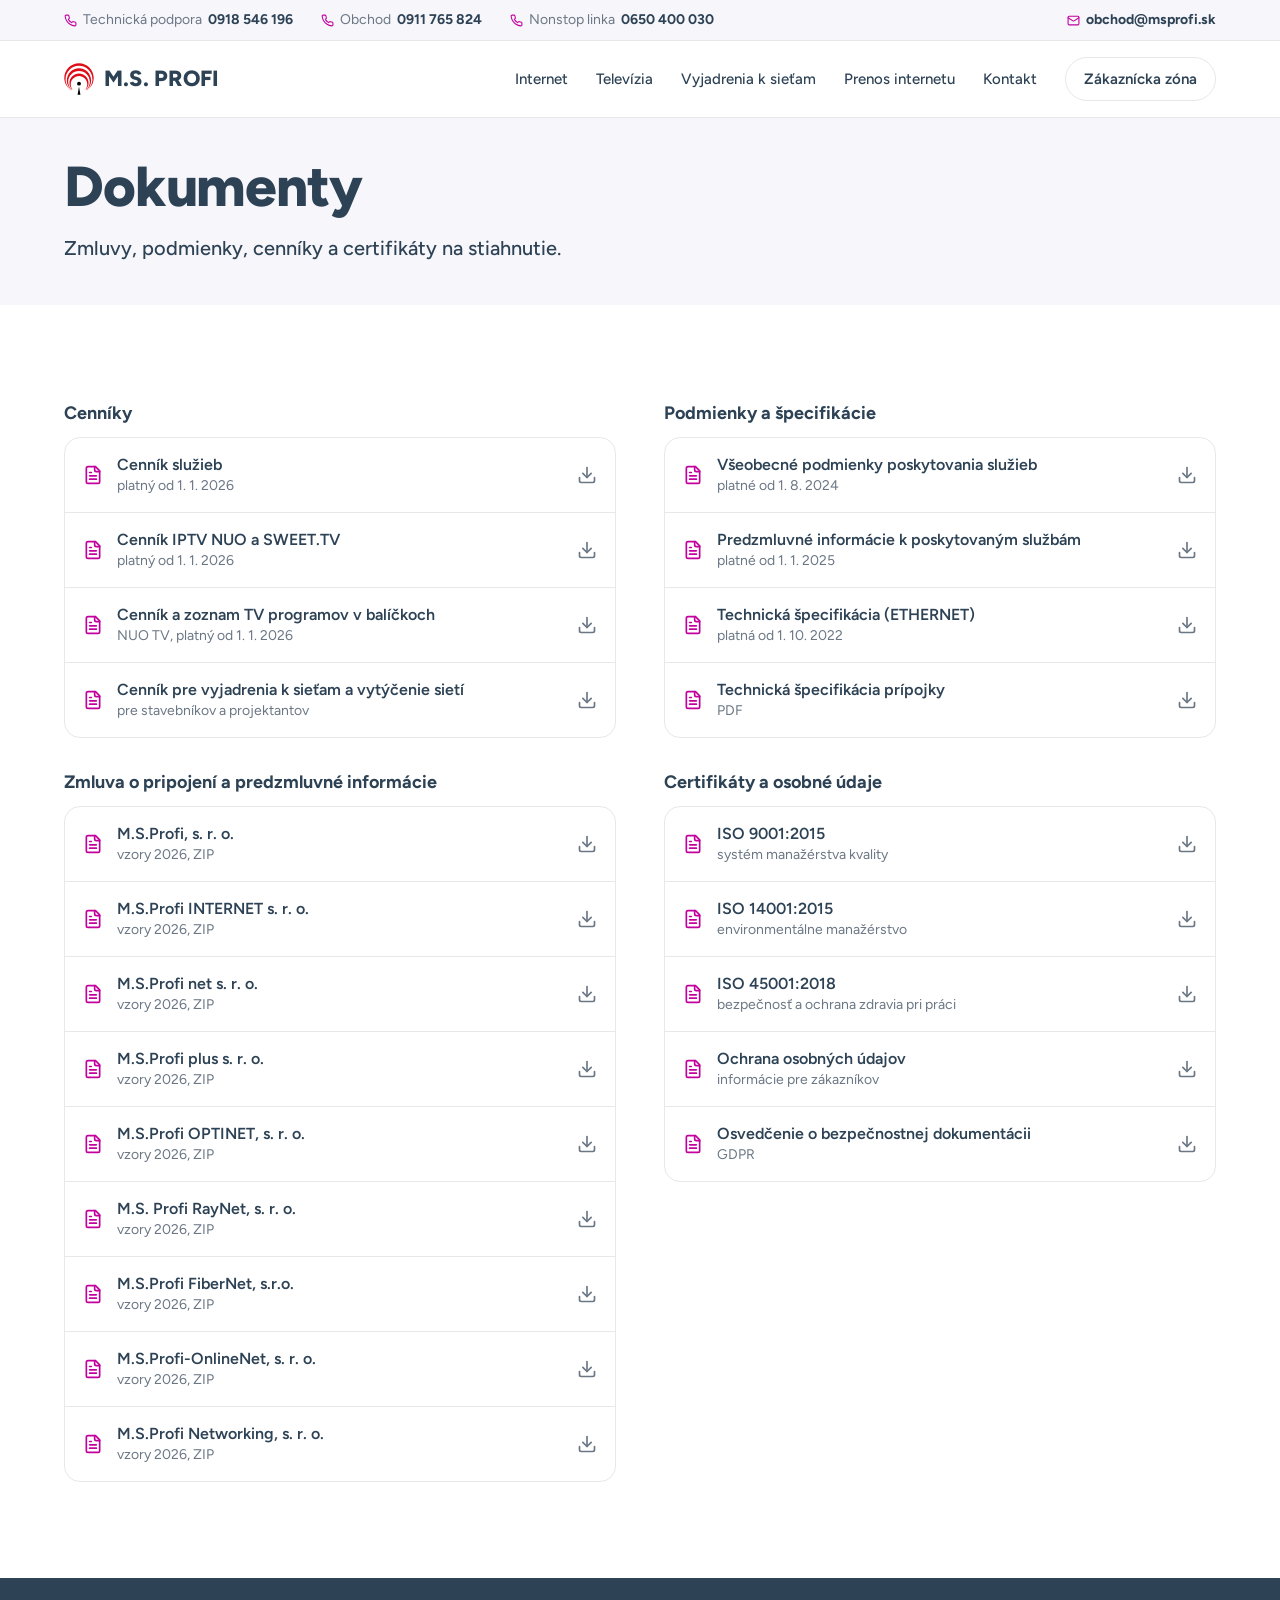
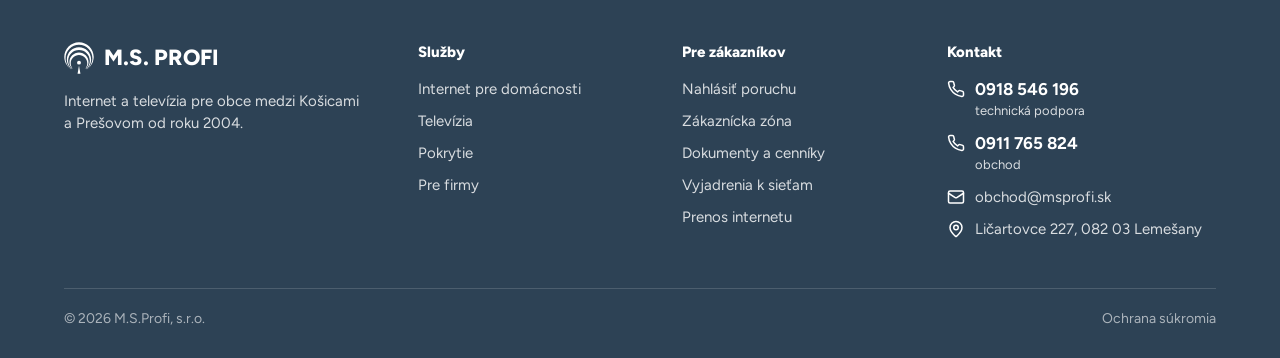
==== commit 2c3c5504: "M.S. Profi: odkazy na nuo.sk do konfigurátora, súvislý text v Malej firme, dokumenty a písmo u nás, " ====
--- a/dokumenty/index.html
+++ b/dokumenty/index.html
@@ -6,17 +6,26 @@
     <meta name="viewport" content="width=device-width, initial-scale=1.0">
     <title>Dokumenty – M.S. Profi</title>
     <meta name="description" content="Zmluvy, podmienky, cenníky a certifikáty M.S. Profi na stiahnutie.">
+    <meta property="og:type" content="website">
+    <meta property="og:locale" content="sk_SK">
+    <meta property="og:site_name" content="M.S. Profi">
+    <meta property="og:title" content="Dokumenty – M.S. Profi">
+    <meta property="og:description" content="Zmluvy, podmienky, cenníky a certifikáty M.S. Profi na stiahnutie.">
+    <meta property="og:image" content="https://mrsamiq.github.io/msprofi-navrh/img/nahlad.jpg">
+    <meta property="og:image:width" content="1200">
+    <meta property="og:image:height" content="630">
+    <meta name="twitter:card" content="summary_large_image">
     <link rel="icon" href="../img/ms-profi-znak.svg" type="image/svg+xml">
-    <link rel="preconnect" href="https://fonts.googleapis.com">
-    <link rel="preconnect" href="https://fonts.gstatic.com" crossorigin>
-    <link href="https://fonts.googleapis.com/css2?family=Figtree:wght@400;500;600;700;800&display=swap" rel="stylesheet">
-    <link rel="stylesheet" href="../css/style.css?v=3cb9265c">
+    <link rel="apple-touch-icon" href="../img/apple-touch-icon.png">
+    <link rel="preload" href="../fonts/figtree-latin.woff2" as="font" type="font/woff2" crossorigin>
+    <link rel="stylesheet" href="../css/style.css?v=72007a46">
 </head>
 <body>
     <div class="horny-riadok">
         <div class="wrap">
             <a href="tel:+421918546196"><svg class="ikona" viewBox="0 0 24 24" aria-hidden="true"><path d="M22 16.92v3a2 2 0 0 1-2.18 2 19.79 19.79 0 0 1-8.63-3.07 19.5 19.5 0 0 1-6-6 19.79 19.79 0 0 1-3.07-8.67A2 2 0 0 1 4.11 2h3a2 2 0 0 1 2 1.72 12.84 12.84 0 0 0 .7 2.81 2 2 0 0 1-.45 2.11L8.09 9.91a16 16 0 0 0 6 6l1.27-1.27a2 2 0 0 1 2.11-.45 12.84 12.84 0 0 0 2.81.7A2 2 0 0 1 22 16.92z"/></svg><span class="hr-popis">Technická podpora</span><span class="hr-popis-kratke">Podpora</span>0918 546 196</a>
             <a href="tel:+421911765824"><svg class="ikona" viewBox="0 0 24 24" aria-hidden="true"><path d="M22 16.92v3a2 2 0 0 1-2.18 2 19.79 19.79 0 0 1-8.63-3.07 19.5 19.5 0 0 1-6-6 19.79 19.79 0 0 1-3.07-8.67A2 2 0 0 1 4.11 2h3a2 2 0 0 1 2 1.72 12.84 12.84 0 0 0 .7 2.81 2 2 0 0 1-.45 2.11L8.09 9.91a16 16 0 0 0 6 6l1.27-1.27a2 2 0 0 1 2.11-.45 12.84 12.84 0 0 0 2.81.7A2 2 0 0 1 22 16.92z"/></svg><span class="hr-popis">Obchod</span><span class="hr-popis-kratke">Obchod</span>0911 765 824</a>
+            <a class="hr-nonstop" href="tel:+421650400030"><svg class="ikona" viewBox="0 0 24 24" aria-hidden="true"><path d="M22 16.92v3a2 2 0 0 1-2.18 2 19.79 19.79 0 0 1-8.63-3.07 19.5 19.5 0 0 1-6-6 19.79 19.79 0 0 1-3.07-8.67A2 2 0 0 1 4.11 2h3a2 2 0 0 1 2 1.72 12.84 12.84 0 0 0 .7 2.81 2 2 0 0 1-.45 2.11L8.09 9.91a16 16 0 0 0 6 6l1.27-1.27a2 2 0 0 1 2.11-.45 12.84 12.84 0 0 0 2.81.7A2 2 0 0 1 22 16.92z"/></svg><span class="hr-popis">Nonstop linka</span>0650 400 030</a>
             <a class="hr-mail" href="mailto:obchod@msprofi.sk"><svg class="ikona" viewBox="0 0 24 24" aria-hidden="true"><rect width="20" height="16" x="2" y="4" rx="2"/><path d="m22 7-8.97 5.7a1.94 1.94 0 0 1-2.06 0L2 7"/></svg>obchod@msprofi.sk</a>
         </div>
     </div>
@@ -50,43 +59,43 @@
                                         <div>
                         <h2>Cenníky</h2>
                         <ul class="subory">
-                                                        <li><a href="https://msprofi.sk/wp-content/uploads/2026/02/C-E-N-N-I-K-SLUZIEB-s.r.o.1.1.2026.pdf"><svg class="ikona" viewBox="0 0 24 24" aria-hidden="true"><path d="M15 2H6a2 2 0 0 0-2 2v16a2 2 0 0 0 2 2h12a2 2 0 0 0 2-2V7Z"/><path d="M14 2v4a2 2 0 0 0 2 2h4"/><path d="M10 9H8"/><path d="M16 13H8"/><path d="M16 17H8"/></svg><span>Cenník služieb<small>platný od 1. 1. 2026</small></span><svg class="ikona" viewBox="0 0 24 24" aria-hidden="true"><path d="M21 15v4a2 2 0 0 1-2 2H5a2 2 0 0 1-2-2v-4"/><path d="m7 10 5 5 5-5"/><path d="M12 15V3"/></svg></a></li>
-                                                        <li><a href="https://msprofi.sk/wp-content/uploads/2026/02/C-E-N-N-I-K-M.S.Profi-s.r.o.-IPTV_NUO_SWEET_TV_1.1.2026.pdf"><svg class="ikona" viewBox="0 0 24 24" aria-hidden="true"><path d="M15 2H6a2 2 0 0 0-2 2v16a2 2 0 0 0 2 2h12a2 2 0 0 0 2-2V7Z"/><path d="M14 2v4a2 2 0 0 0 2 2h4"/><path d="M10 9H8"/><path d="M16 13H8"/><path d="M16 17H8"/></svg><span>Cenník IPTV NUO a SWEET.TV<small>platný od 1. 1. 2026</small></span><svg class="ikona" viewBox="0 0 24 24" aria-hidden="true"><path d="M21 15v4a2 2 0 0 1-2 2H5a2 2 0 0 1-2-2v-4"/><path d="m7 10 5 5 5-5"/><path d="M12 15V3"/></svg></a></li>
-                                                        <li><a href="https://msprofi.sk/wp-content/uploads/2026/02/NUO_programy_tabulka_1_1_2026.pdf"><svg class="ikona" viewBox="0 0 24 24" aria-hidden="true"><path d="M15 2H6a2 2 0 0 0-2 2v16a2 2 0 0 0 2 2h12a2 2 0 0 0 2-2V7Z"/><path d="M14 2v4a2 2 0 0 0 2 2h4"/><path d="M10 9H8"/><path d="M16 13H8"/><path d="M16 17H8"/></svg><span>Cenník a zoznam TV programov v balíčkoch<small>NUO TV, platný od 1. 1. 2026</small></span><svg class="ikona" viewBox="0 0 24 24" aria-hidden="true"><path d="M21 15v4a2 2 0 0 1-2 2H5a2 2 0 0 1-2-2v-4"/><path d="m7 10 5 5 5-5"/><path d="M12 15V3"/></svg></a></li>
-                                                        <li><a href="https://msprofi.sk/wp-content/uploads/2025/05/CENNIK-PRE-VYJADRENIA-K-SIETAM-VYTYCENIE-SIETI.pdf"><svg class="ikona" viewBox="0 0 24 24" aria-hidden="true"><path d="M15 2H6a2 2 0 0 0-2 2v16a2 2 0 0 0 2 2h12a2 2 0 0 0 2-2V7Z"/><path d="M14 2v4a2 2 0 0 0 2 2h4"/><path d="M10 9H8"/><path d="M16 13H8"/><path d="M16 17H8"/></svg><span>Cenník pre vyjadrenia k sieťam a vytýčenie sietí<small>pre stavebníkov a projektantov</small></span><svg class="ikona" viewBox="0 0 24 24" aria-hidden="true"><path d="M21 15v4a2 2 0 0 1-2 2H5a2 2 0 0 1-2-2v-4"/><path d="m7 10 5 5 5-5"/><path d="M12 15V3"/></svg></a></li>
+                                                        <li><a href="../subory/2026/02/C-E-N-N-I-K-SLUZIEB-s.r.o.1.1.2026.pdf"><svg class="ikona" viewBox="0 0 24 24" aria-hidden="true"><path d="M15 2H6a2 2 0 0 0-2 2v16a2 2 0 0 0 2 2h12a2 2 0 0 0 2-2V7Z"/><path d="M14 2v4a2 2 0 0 0 2 2h4"/><path d="M10 9H8"/><path d="M16 13H8"/><path d="M16 17H8"/></svg><span>Cenník služieb<small>platný od 1. 1. 2026</small></span><svg class="ikona" viewBox="0 0 24 24" aria-hidden="true"><path d="M21 15v4a2 2 0 0 1-2 2H5a2 2 0 0 1-2-2v-4"/><path d="m7 10 5 5 5-5"/><path d="M12 15V3"/></svg></a></li>
+                                                        <li><a href="../subory/2026/02/C-E-N-N-I-K-M.S.Profi-s.r.o.-IPTV_NUO_SWEET_TV_1.1.2026.pdf"><svg class="ikona" viewBox="0 0 24 24" aria-hidden="true"><path d="M15 2H6a2 2 0 0 0-2 2v16a2 2 0 0 0 2 2h12a2 2 0 0 0 2-2V7Z"/><path d="M14 2v4a2 2 0 0 0 2 2h4"/><path d="M10 9H8"/><path d="M16 13H8"/><path d="M16 17H8"/></svg><span>Cenník IPTV NUO a SWEET.TV<small>platný od 1. 1. 2026</small></span><svg class="ikona" viewBox="0 0 24 24" aria-hidden="true"><path d="M21 15v4a2 2 0 0 1-2 2H5a2 2 0 0 1-2-2v-4"/><path d="m7 10 5 5 5-5"/><path d="M12 15V3"/></svg></a></li>
+                                                        <li><a href="../subory/2026/02/NUO_programy_tabulka_1_1_2026.pdf"><svg class="ikona" viewBox="0 0 24 24" aria-hidden="true"><path d="M15 2H6a2 2 0 0 0-2 2v16a2 2 0 0 0 2 2h12a2 2 0 0 0 2-2V7Z"/><path d="M14 2v4a2 2 0 0 0 2 2h4"/><path d="M10 9H8"/><path d="M16 13H8"/><path d="M16 17H8"/></svg><span>Cenník a zoznam TV programov v balíčkoch<small>NUO TV, platný od 1. 1. 2026</small></span><svg class="ikona" viewBox="0 0 24 24" aria-hidden="true"><path d="M21 15v4a2 2 0 0 1-2 2H5a2 2 0 0 1-2-2v-4"/><path d="m7 10 5 5 5-5"/><path d="M12 15V3"/></svg></a></li>
+                                                        <li><a href="../subory/2025/05/CENNIK-PRE-VYJADRENIA-K-SIETAM-VYTYCENIE-SIETI.pdf"><svg class="ikona" viewBox="0 0 24 24" aria-hidden="true"><path d="M15 2H6a2 2 0 0 0-2 2v16a2 2 0 0 0 2 2h12a2 2 0 0 0 2-2V7Z"/><path d="M14 2v4a2 2 0 0 0 2 2h4"/><path d="M10 9H8"/><path d="M16 13H8"/><path d="M16 17H8"/></svg><span>Cenník pre vyjadrenia k sieťam a vytýčenie sietí<small>pre stavebníkov a projektantov</small></span><svg class="ikona" viewBox="0 0 24 24" aria-hidden="true"><path d="M21 15v4a2 2 0 0 1-2 2H5a2 2 0 0 1-2-2v-4"/><path d="m7 10 5 5 5-5"/><path d="M12 15V3"/></svg></a></li>
                                                     </ul>
                     </div>
                                         <div>
                         <h2>Podmienky a špecifikácie</h2>
                         <ul class="subory">
-                                                        <li><a href="https://msprofi.sk/wp-content/uploads/2024/09/VSEOBECNE-PODMIENKY_1_8_2024.pdf"><svg class="ikona" viewBox="0 0 24 24" aria-hidden="true"><path d="M15 2H6a2 2 0 0 0-2 2v16a2 2 0 0 0 2 2h12a2 2 0 0 0 2-2V7Z"/><path d="M14 2v4a2 2 0 0 0 2 2h4"/><path d="M10 9H8"/><path d="M16 13H8"/><path d="M16 17H8"/></svg><span>Všeobecné podmienky poskytovania služieb<small>platné od 1. 8. 2024</small></span><svg class="ikona" viewBox="0 0 24 24" aria-hidden="true"><path d="M21 15v4a2 2 0 0 1-2 2H5a2 2 0 0 1-2-2v-4"/><path d="m7 10 5 5 5-5"/><path d="M12 15V3"/></svg></a></li>
-                                                        <li><a href="https://msprofi.sk/wp-content/uploads/2025/01/Predzmluvne-informacie-k-poskytovanym-sluzbam-spolocnosti_od_1_1_2025-.pdf"><svg class="ikona" viewBox="0 0 24 24" aria-hidden="true"><path d="M15 2H6a2 2 0 0 0-2 2v16a2 2 0 0 0 2 2h12a2 2 0 0 0 2-2V7Z"/><path d="M14 2v4a2 2 0 0 0 2 2h4"/><path d="M10 9H8"/><path d="M16 13H8"/><path d="M16 17H8"/></svg><span>Predzmluvné informácie k poskytovaným službám<small>platné od 1. 1. 2025</small></span><svg class="ikona" viewBox="0 0 24 24" aria-hidden="true"><path d="M21 15v4a2 2 0 0 1-2 2H5a2 2 0 0 1-2-2v-4"/><path d="m7 10 5 5 5-5"/><path d="M12 15V3"/></svg></a></li>
-                                                        <li><a href="https://msprofi.sk/wp-content/uploads/2022/09/Technicka_specifikacia-od-1.10.2022.pdf"><svg class="ikona" viewBox="0 0 24 24" aria-hidden="true"><path d="M15 2H6a2 2 0 0 0-2 2v16a2 2 0 0 0 2 2h12a2 2 0 0 0 2-2V7Z"/><path d="M14 2v4a2 2 0 0 0 2 2h4"/><path d="M10 9H8"/><path d="M16 13H8"/><path d="M16 17H8"/></svg><span>Technická špecifikácia (ETHERNET)<small>platná od 1. 10. 2022</small></span><svg class="ikona" viewBox="0 0 24 24" aria-hidden="true"><path d="M21 15v4a2 2 0 0 1-2 2H5a2 2 0 0 1-2-2v-4"/><path d="m7 10 5 5 5-5"/><path d="M12 15V3"/></svg></a></li>
-                                                        <li><a href="https://msprofi.sk/wp-content/uploads/2021/04/Technicka_specifikacia_pripojky.pdf"><svg class="ikona" viewBox="0 0 24 24" aria-hidden="true"><path d="M15 2H6a2 2 0 0 0-2 2v16a2 2 0 0 0 2 2h12a2 2 0 0 0 2-2V7Z"/><path d="M14 2v4a2 2 0 0 0 2 2h4"/><path d="M10 9H8"/><path d="M16 13H8"/><path d="M16 17H8"/></svg><span>Technická špecifikácia prípojky<small>PDF</small></span><svg class="ikona" viewBox="0 0 24 24" aria-hidden="true"><path d="M21 15v4a2 2 0 0 1-2 2H5a2 2 0 0 1-2-2v-4"/><path d="m7 10 5 5 5-5"/><path d="M12 15V3"/></svg></a></li>
+                                                        <li><a href="../subory/2024/09/VSEOBECNE-PODMIENKY_1_8_2024.pdf"><svg class="ikona" viewBox="0 0 24 24" aria-hidden="true"><path d="M15 2H6a2 2 0 0 0-2 2v16a2 2 0 0 0 2 2h12a2 2 0 0 0 2-2V7Z"/><path d="M14 2v4a2 2 0 0 0 2 2h4"/><path d="M10 9H8"/><path d="M16 13H8"/><path d="M16 17H8"/></svg><span>Všeobecné podmienky poskytovania služieb<small>platné od 1. 8. 2024</small></span><svg class="ikona" viewBox="0 0 24 24" aria-hidden="true"><path d="M21 15v4a2 2 0 0 1-2 2H5a2 2 0 0 1-2-2v-4"/><path d="m7 10 5 5 5-5"/><path d="M12 15V3"/></svg></a></li>
+                                                        <li><a href="../subory/2025/01/Predzmluvne-informacie-k-poskytovanym-sluzbam-spolocnosti_od_1_1_2025-.pdf"><svg class="ikona" viewBox="0 0 24 24" aria-hidden="true"><path d="M15 2H6a2 2 0 0 0-2 2v16a2 2 0 0 0 2 2h12a2 2 0 0 0 2-2V7Z"/><path d="M14 2v4a2 2 0 0 0 2 2h4"/><path d="M10 9H8"/><path d="M16 13H8"/><path d="M16 17H8"/></svg><span>Predzmluvné informácie k poskytovaným službám<small>platné od 1. 1. 2025</small></span><svg class="ikona" viewBox="0 0 24 24" aria-hidden="true"><path d="M21 15v4a2 2 0 0 1-2 2H5a2 2 0 0 1-2-2v-4"/><path d="m7 10 5 5 5-5"/><path d="M12 15V3"/></svg></a></li>
+                                                        <li><a href="../subory/2022/09/Technicka_specifikacia-od-1.10.2022.pdf"><svg class="ikona" viewBox="0 0 24 24" aria-hidden="true"><path d="M15 2H6a2 2 0 0 0-2 2v16a2 2 0 0 0 2 2h12a2 2 0 0 0 2-2V7Z"/><path d="M14 2v4a2 2 0 0 0 2 2h4"/><path d="M10 9H8"/><path d="M16 13H8"/><path d="M16 17H8"/></svg><span>Technická špecifikácia (ETHERNET)<small>platná od 1. 10. 2022</small></span><svg class="ikona" viewBox="0 0 24 24" aria-hidden="true"><path d="M21 15v4a2 2 0 0 1-2 2H5a2 2 0 0 1-2-2v-4"/><path d="m7 10 5 5 5-5"/><path d="M12 15V3"/></svg></a></li>
+                                                        <li><a href="../subory/2021/04/Technicka_specifikacia_pripojky.pdf"><svg class="ikona" viewBox="0 0 24 24" aria-hidden="true"><path d="M15 2H6a2 2 0 0 0-2 2v16a2 2 0 0 0 2 2h12a2 2 0 0 0 2-2V7Z"/><path d="M14 2v4a2 2 0 0 0 2 2h4"/><path d="M10 9H8"/><path d="M16 13H8"/><path d="M16 17H8"/></svg><span>Technická špecifikácia prípojky<small>PDF</small></span><svg class="ikona" viewBox="0 0 24 24" aria-hidden="true"><path d="M21 15v4a2 2 0 0 1-2 2H5a2 2 0 0 1-2-2v-4"/><path d="m7 10 5 5 5-5"/><path d="M12 15V3"/></svg></a></li>
                                                     </ul>
                     </div>
                                         <div>
                         <h2>Zmluva o pripojení a predzmluvné informácie</h2>
                         <ul class="subory">
-                                                        <li><a href="https://msprofi.sk/wp-content/uploads/2026/02/M.S.Profi-s.r.o._2026.zip"><svg class="ikona" viewBox="0 0 24 24" aria-hidden="true"><path d="M15 2H6a2 2 0 0 0-2 2v16a2 2 0 0 0 2 2h12a2 2 0 0 0 2-2V7Z"/><path d="M14 2v4a2 2 0 0 0 2 2h4"/><path d="M10 9H8"/><path d="M16 13H8"/><path d="M16 17H8"/></svg><span>M.S.Profi, s. r. o.<small>vzory 2026, ZIP</small></span><svg class="ikona" viewBox="0 0 24 24" aria-hidden="true"><path d="M21 15v4a2 2 0 0 1-2 2H5a2 2 0 0 1-2-2v-4"/><path d="m7 10 5 5 5-5"/><path d="M12 15V3"/></svg></a></li>
-                                                        <li><a href="https://msprofi.sk/wp-content/uploads/2026/02/M.S.Profi-INTERNET-s.r.o._2026.zip"><svg class="ikona" viewBox="0 0 24 24" aria-hidden="true"><path d="M15 2H6a2 2 0 0 0-2 2v16a2 2 0 0 0 2 2h12a2 2 0 0 0 2-2V7Z"/><path d="M14 2v4a2 2 0 0 0 2 2h4"/><path d="M10 9H8"/><path d="M16 13H8"/><path d="M16 17H8"/></svg><span>M.S.Profi INTERNET s. r. o.<small>vzory 2026, ZIP</small></span><svg class="ikona" viewBox="0 0 24 24" aria-hidden="true"><path d="M21 15v4a2 2 0 0 1-2 2H5a2 2 0 0 1-2-2v-4"/><path d="m7 10 5 5 5-5"/><path d="M12 15V3"/></svg></a></li>
-                                                        <li><a href="https://msprofi.sk/wp-content/uploads/2026/02/M.S.Profi-net-s.r.o._2026.zip"><svg class="ikona" viewBox="0 0 24 24" aria-hidden="true"><path d="M15 2H6a2 2 0 0 0-2 2v16a2 2 0 0 0 2 2h12a2 2 0 0 0 2-2V7Z"/><path d="M14 2v4a2 2 0 0 0 2 2h4"/><path d="M10 9H8"/><path d="M16 13H8"/><path d="M16 17H8"/></svg><span>M.S.Profi net s. r. o.<small>vzory 2026, ZIP</small></span><svg class="ikona" viewBox="0 0 24 24" aria-hidden="true"><path d="M21 15v4a2 2 0 0 1-2 2H5a2 2 0 0 1-2-2v-4"/><path d="m7 10 5 5 5-5"/><path d="M12 15V3"/></svg></a></li>
-                                                        <li><a href="https://msprofi.sk/wp-content/uploads/2026/02/M.S.Profi-plus-s.r.o._2026.zip"><svg class="ikona" viewBox="0 0 24 24" aria-hidden="true"><path d="M15 2H6a2 2 0 0 0-2 2v16a2 2 0 0 0 2 2h12a2 2 0 0 0 2-2V7Z"/><path d="M14 2v4a2 2 0 0 0 2 2h4"/><path d="M10 9H8"/><path d="M16 13H8"/><path d="M16 17H8"/></svg><span>M.S.Profi plus s. r. o.<small>vzory 2026, ZIP</small></span><svg class="ikona" viewBox="0 0 24 24" aria-hidden="true"><path d="M21 15v4a2 2 0 0 1-2 2H5a2 2 0 0 1-2-2v-4"/><path d="m7 10 5 5 5-5"/><path d="M12 15V3"/></svg></a></li>
-                                                        <li><a href="https://msprofi.sk/wp-content/uploads/2026/02/M.S.Profi-OPTINET-s.r.o._2026.zip"><svg class="ikona" viewBox="0 0 24 24" aria-hidden="true"><path d="M15 2H6a2 2 0 0 0-2 2v16a2 2 0 0 0 2 2h12a2 2 0 0 0 2-2V7Z"/><path d="M14 2v4a2 2 0 0 0 2 2h4"/><path d="M10 9H8"/><path d="M16 13H8"/><path d="M16 17H8"/></svg><span>M.S.Profi OPTINET, s. r. o.<small>vzory 2026, ZIP</small></span><svg class="ikona" viewBox="0 0 24 24" aria-hidden="true"><path d="M21 15v4a2 2 0 0 1-2 2H5a2 2 0 0 1-2-2v-4"/><path d="m7 10 5 5 5-5"/><path d="M12 15V3"/></svg></a></li>
-                                                        <li><a href="https://msprofi.sk/wp-content/uploads/2026/02/M.S.-Profi-RayNet-s.-r.-o._2026.zip"><svg class="ikona" viewBox="0 0 24 24" aria-hidden="true"><path d="M15 2H6a2 2 0 0 0-2 2v16a2 2 0 0 0 2 2h12a2 2 0 0 0 2-2V7Z"/><path d="M14 2v4a2 2 0 0 0 2 2h4"/><path d="M10 9H8"/><path d="M16 13H8"/><path d="M16 17H8"/></svg><span>M.S. Profi RayNet, s. r. o.<small>vzory 2026, ZIP</small></span><svg class="ikona" viewBox="0 0 24 24" aria-hidden="true"><path d="M21 15v4a2 2 0 0 1-2 2H5a2 2 0 0 1-2-2v-4"/><path d="m7 10 5 5 5-5"/><path d="M12 15V3"/></svg></a></li>
-                                                        <li><a href="https://msprofi.sk/wp-content/uploads/2026/02/M.S.-Profi-FiberNet-s.r.o_2026.zip"><svg class="ikona" viewBox="0 0 24 24" aria-hidden="true"><path d="M15 2H6a2 2 0 0 0-2 2v16a2 2 0 0 0 2 2h12a2 2 0 0 0 2-2V7Z"/><path d="M14 2v4a2 2 0 0 0 2 2h4"/><path d="M10 9H8"/><path d="M16 13H8"/><path d="M16 17H8"/></svg><span>M.S.Profi FiberNet, s.r.o.<small>vzory 2026, ZIP</small></span><svg class="ikona" viewBox="0 0 24 24" aria-hidden="true"><path d="M21 15v4a2 2 0 0 1-2 2H5a2 2 0 0 1-2-2v-4"/><path d="m7 10 5 5 5-5"/><path d="M12 15V3"/></svg></a></li>
-                                                        <li><a href="https://msprofi.sk/wp-content/uploads/2026/02/M.S.Profi-OnlineNet-s.-r.-o._2026.zip"><svg class="ikona" viewBox="0 0 24 24" aria-hidden="true"><path d="M15 2H6a2 2 0 0 0-2 2v16a2 2 0 0 0 2 2h12a2 2 0 0 0 2-2V7Z"/><path d="M14 2v4a2 2 0 0 0 2 2h4"/><path d="M10 9H8"/><path d="M16 13H8"/><path d="M16 17H8"/></svg><span>M.S.Profi-OnlineNet, s. r. o.<small>vzory 2026, ZIP</small></span><svg class="ikona" viewBox="0 0 24 24" aria-hidden="true"><path d="M21 15v4a2 2 0 0 1-2 2H5a2 2 0 0 1-2-2v-4"/><path d="m7 10 5 5 5-5"/><path d="M12 15V3"/></svg></a></li>
-                                                        <li><a href="https://msprofi.sk/wp-content/uploads/2026/02/M.S.Profi-Networking-s.r.o._2026.zip"><svg class="ikona" viewBox="0 0 24 24" aria-hidden="true"><path d="M15 2H6a2 2 0 0 0-2 2v16a2 2 0 0 0 2 2h12a2 2 0 0 0 2-2V7Z"/><path d="M14 2v4a2 2 0 0 0 2 2h4"/><path d="M10 9H8"/><path d="M16 13H8"/><path d="M16 17H8"/></svg><span>M.S.Profi Networking, s. r. o.<small>vzory 2026, ZIP</small></span><svg class="ikona" viewBox="0 0 24 24" aria-hidden="true"><path d="M21 15v4a2 2 0 0 1-2 2H5a2 2 0 0 1-2-2v-4"/><path d="m7 10 5 5 5-5"/><path d="M12 15V3"/></svg></a></li>
+                                                        <li><a href="../subory/2026/02/M.S.Profi-s.r.o._2026.zip"><svg class="ikona" viewBox="0 0 24 24" aria-hidden="true"><path d="M15 2H6a2 2 0 0 0-2 2v16a2 2 0 0 0 2 2h12a2 2 0 0 0 2-2V7Z"/><path d="M14 2v4a2 2 0 0 0 2 2h4"/><path d="M10 9H8"/><path d="M16 13H8"/><path d="M16 17H8"/></svg><span>M.S.Profi, s. r. o.<small>vzory 2026, ZIP</small></span><svg class="ikona" viewBox="0 0 24 24" aria-hidden="true"><path d="M21 15v4a2 2 0 0 1-2 2H5a2 2 0 0 1-2-2v-4"/><path d="m7 10 5 5 5-5"/><path d="M12 15V3"/></svg></a></li>
+                                                        <li><a href="../subory/2026/02/M.S.Profi-INTERNET-s.r.o._2026.zip"><svg class="ikona" viewBox="0 0 24 24" aria-hidden="true"><path d="M15 2H6a2 2 0 0 0-2 2v16a2 2 0 0 0 2 2h12a2 2 0 0 0 2-2V7Z"/><path d="M14 2v4a2 2 0 0 0 2 2h4"/><path d="M10 9H8"/><path d="M16 13H8"/><path d="M16 17H8"/></svg><span>M.S.Profi INTERNET s. r. o.<small>vzory 2026, ZIP</small></span><svg class="ikona" viewBox="0 0 24 24" aria-hidden="true"><path d="M21 15v4a2 2 0 0 1-2 2H5a2 2 0 0 1-2-2v-4"/><path d="m7 10 5 5 5-5"/><path d="M12 15V3"/></svg></a></li>
+                                                        <li><a href="../subory/2026/02/M.S.Profi-net-s.r.o._2026.zip"><svg class="ikona" viewBox="0 0 24 24" aria-hidden="true"><path d="M15 2H6a2 2 0 0 0-2 2v16a2 2 0 0 0 2 2h12a2 2 0 0 0 2-2V7Z"/><path d="M14 2v4a2 2 0 0 0 2 2h4"/><path d="M10 9H8"/><path d="M16 13H8"/><path d="M16 17H8"/></svg><span>M.S.Profi net s. r. o.<small>vzory 2026, ZIP</small></span><svg class="ikona" viewBox="0 0 24 24" aria-hidden="true"><path d="M21 15v4a2 2 0 0 1-2 2H5a2 2 0 0 1-2-2v-4"/><path d="m7 10 5 5 5-5"/><path d="M12 15V3"/></svg></a></li>
+                                                        <li><a href="../subory/2026/02/M.S.Profi-plus-s.r.o._2026.zip"><svg class="ikona" viewBox="0 0 24 24" aria-hidden="true"><path d="M15 2H6a2 2 0 0 0-2 2v16a2 2 0 0 0 2 2h12a2 2 0 0 0 2-2V7Z"/><path d="M14 2v4a2 2 0 0 0 2 2h4"/><path d="M10 9H8"/><path d="M16 13H8"/><path d="M16 17H8"/></svg><span>M.S.Profi plus s. r. o.<small>vzory 2026, ZIP</small></span><svg class="ikona" viewBox="0 0 24 24" aria-hidden="true"><path d="M21 15v4a2 2 0 0 1-2 2H5a2 2 0 0 1-2-2v-4"/><path d="m7 10 5 5 5-5"/><path d="M12 15V3"/></svg></a></li>
+                                                        <li><a href="../subory/2026/02/M.S.Profi-OPTINET-s.r.o._2026.zip"><svg class="ikona" viewBox="0 0 24 24" aria-hidden="true"><path d="M15 2H6a2 2 0 0 0-2 2v16a2 2 0 0 0 2 2h12a2 2 0 0 0 2-2V7Z"/><path d="M14 2v4a2 2 0 0 0 2 2h4"/><path d="M10 9H8"/><path d="M16 13H8"/><path d="M16 17H8"/></svg><span>M.S.Profi OPTINET, s. r. o.<small>vzory 2026, ZIP</small></span><svg class="ikona" viewBox="0 0 24 24" aria-hidden="true"><path d="M21 15v4a2 2 0 0 1-2 2H5a2 2 0 0 1-2-2v-4"/><path d="m7 10 5 5 5-5"/><path d="M12 15V3"/></svg></a></li>
+                                                        <li><a href="../subory/2026/02/M.S.-Profi-RayNet-s.-r.-o._2026.zip"><svg class="ikona" viewBox="0 0 24 24" aria-hidden="true"><path d="M15 2H6a2 2 0 0 0-2 2v16a2 2 0 0 0 2 2h12a2 2 0 0 0 2-2V7Z"/><path d="M14 2v4a2 2 0 0 0 2 2h4"/><path d="M10 9H8"/><path d="M16 13H8"/><path d="M16 17H8"/></svg><span>M.S. Profi RayNet, s. r. o.<small>vzory 2026, ZIP</small></span><svg class="ikona" viewBox="0 0 24 24" aria-hidden="true"><path d="M21 15v4a2 2 0 0 1-2 2H5a2 2 0 0 1-2-2v-4"/><path d="m7 10 5 5 5-5"/><path d="M12 15V3"/></svg></a></li>
+                                                        <li><a href="../subory/2026/02/M.S.-Profi-FiberNet-s.r.o_2026.zip"><svg class="ikona" viewBox="0 0 24 24" aria-hidden="true"><path d="M15 2H6a2 2 0 0 0-2 2v16a2 2 0 0 0 2 2h12a2 2 0 0 0 2-2V7Z"/><path d="M14 2v4a2 2 0 0 0 2 2h4"/><path d="M10 9H8"/><path d="M16 13H8"/><path d="M16 17H8"/></svg><span>M.S.Profi FiberNet, s.r.o.<small>vzory 2026, ZIP</small></span><svg class="ikona" viewBox="0 0 24 24" aria-hidden="true"><path d="M21 15v4a2 2 0 0 1-2 2H5a2 2 0 0 1-2-2v-4"/><path d="m7 10 5 5 5-5"/><path d="M12 15V3"/></svg></a></li>
+                                                        <li><a href="../subory/2026/02/M.S.Profi-OnlineNet-s.-r.-o._2026.zip"><svg class="ikona" viewBox="0 0 24 24" aria-hidden="true"><path d="M15 2H6a2 2 0 0 0-2 2v16a2 2 0 0 0 2 2h12a2 2 0 0 0 2-2V7Z"/><path d="M14 2v4a2 2 0 0 0 2 2h4"/><path d="M10 9H8"/><path d="M16 13H8"/><path d="M16 17H8"/></svg><span>M.S.Profi-OnlineNet, s. r. o.<small>vzory 2026, ZIP</small></span><svg class="ikona" viewBox="0 0 24 24" aria-hidden="true"><path d="M21 15v4a2 2 0 0 1-2 2H5a2 2 0 0 1-2-2v-4"/><path d="m7 10 5 5 5-5"/><path d="M12 15V3"/></svg></a></li>
+                                                        <li><a href="../subory/2026/02/M.S.Profi-Networking-s.r.o._2026.zip"><svg class="ikona" viewBox="0 0 24 24" aria-hidden="true"><path d="M15 2H6a2 2 0 0 0-2 2v16a2 2 0 0 0 2 2h12a2 2 0 0 0 2-2V7Z"/><path d="M14 2v4a2 2 0 0 0 2 2h4"/><path d="M10 9H8"/><path d="M16 13H8"/><path d="M16 17H8"/></svg><span>M.S.Profi Networking, s. r. o.<small>vzory 2026, ZIP</small></span><svg class="ikona" viewBox="0 0 24 24" aria-hidden="true"><path d="M21 15v4a2 2 0 0 1-2 2H5a2 2 0 0 1-2-2v-4"/><path d="m7 10 5 5 5-5"/><path d="M12 15V3"/></svg></a></li>
                                                     </ul>
                     </div>
                                         <div>
                         <h2>Certifikáty a osobné údaje</h2>
                         <ul class="subory">
-                                                        <li><a href="https://msprofi.sk/wp-content/uploads/2025/05/Certifikat-ACB-QMS_9001.pdf"><svg class="ikona" viewBox="0 0 24 24" aria-hidden="true"><path d="M15 2H6a2 2 0 0 0-2 2v16a2 2 0 0 0 2 2h12a2 2 0 0 0 2-2V7Z"/><path d="M14 2v4a2 2 0 0 0 2 2h4"/><path d="M10 9H8"/><path d="M16 13H8"/><path d="M16 17H8"/></svg><span>ISO 9001:2015<small>systém manažérstva kvality</small></span><svg class="ikona" viewBox="0 0 24 24" aria-hidden="true"><path d="M21 15v4a2 2 0 0 1-2 2H5a2 2 0 0 1-2-2v-4"/><path d="m7 10 5 5 5-5"/><path d="M12 15V3"/></svg></a></li>
-                                                        <li><a href="https://msprofi.sk/wp-content/uploads/2025/05/Certifikat-ACB-EMS_14001.pdf"><svg class="ikona" viewBox="0 0 24 24" aria-hidden="true"><path d="M15 2H6a2 2 0 0 0-2 2v16a2 2 0 0 0 2 2h12a2 2 0 0 0 2-2V7Z"/><path d="M14 2v4a2 2 0 0 0 2 2h4"/><path d="M10 9H8"/><path d="M16 13H8"/><path d="M16 17H8"/></svg><span>ISO 14001:2015<small>environmentálne manažérstvo</small></span><svg class="ikona" viewBox="0 0 24 24" aria-hidden="true"><path d="M21 15v4a2 2 0 0 1-2 2H5a2 2 0 0 1-2-2v-4"/><path d="m7 10 5 5 5-5"/><path d="M12 15V3"/></svg></a></li>
-                                                        <li><a href="https://msprofi.sk/wp-content/uploads/2025/05/Certifikat-ACB-OHSMS_45001.pdf"><svg class="ikona" viewBox="0 0 24 24" aria-hidden="true"><path d="M15 2H6a2 2 0 0 0-2 2v16a2 2 0 0 0 2 2h12a2 2 0 0 0 2-2V7Z"/><path d="M14 2v4a2 2 0 0 0 2 2h4"/><path d="M10 9H8"/><path d="M16 13H8"/><path d="M16 17H8"/></svg><span>ISO 45001:2018<small>bezpečnosť a ochrana zdravia pri práci</small></span><svg class="ikona" viewBox="0 0 24 24" aria-hidden="true"><path d="M21 15v4a2 2 0 0 1-2 2H5a2 2 0 0 1-2-2v-4"/><path d="m7 10 5 5 5-5"/><path d="M12 15V3"/></svg></a></li>
-                                                        <li><a href="https://msprofi.sk/wp-content/uploads/2025/04/003_Informacna-povinnost-Prevadzkovatela-cl.-13-KF.pdf"><svg class="ikona" viewBox="0 0 24 24" aria-hidden="true"><path d="M15 2H6a2 2 0 0 0-2 2v16a2 2 0 0 0 2 2h12a2 2 0 0 0 2-2V7Z"/><path d="M14 2v4a2 2 0 0 0 2 2h4"/><path d="M10 9H8"/><path d="M16 13H8"/><path d="M16 17H8"/></svg><span>Ochrana osobných údajov<small>informácie pre zákazníkov</small></span><svg class="ikona" viewBox="0 0 24 24" aria-hidden="true"><path d="M21 15v4a2 2 0 0 1-2 2H5a2 2 0 0 1-2-2v-4"/><path d="m7 10 5 5 5-5"/><path d="M12 15V3"/></svg></a></li>
-                                                        <li><a href="https://msprofi.sk/wp-content/uploads/2025/04/019_OSVEDCENIE.pdf"><svg class="ikona" viewBox="0 0 24 24" aria-hidden="true"><path d="M15 2H6a2 2 0 0 0-2 2v16a2 2 0 0 0 2 2h12a2 2 0 0 0 2-2V7Z"/><path d="M14 2v4a2 2 0 0 0 2 2h4"/><path d="M10 9H8"/><path d="M16 13H8"/><path d="M16 17H8"/></svg><span>Osvedčenie o bezpečnostnej dokumentácii<small>GDPR</small></span><svg class="ikona" viewBox="0 0 24 24" aria-hidden="true"><path d="M21 15v4a2 2 0 0 1-2 2H5a2 2 0 0 1-2-2v-4"/><path d="m7 10 5 5 5-5"/><path d="M12 15V3"/></svg></a></li>
+                                                        <li><a href="../subory/2025/05/Certifikat-ACB-QMS_9001.pdf"><svg class="ikona" viewBox="0 0 24 24" aria-hidden="true"><path d="M15 2H6a2 2 0 0 0-2 2v16a2 2 0 0 0 2 2h12a2 2 0 0 0 2-2V7Z"/><path d="M14 2v4a2 2 0 0 0 2 2h4"/><path d="M10 9H8"/><path d="M16 13H8"/><path d="M16 17H8"/></svg><span>ISO 9001:2015<small>systém manažérstva kvality</small></span><svg class="ikona" viewBox="0 0 24 24" aria-hidden="true"><path d="M21 15v4a2 2 0 0 1-2 2H5a2 2 0 0 1-2-2v-4"/><path d="m7 10 5 5 5-5"/><path d="M12 15V3"/></svg></a></li>
+                                                        <li><a href="../subory/2025/05/Certifikat-ACB-EMS_14001.pdf"><svg class="ikona" viewBox="0 0 24 24" aria-hidden="true"><path d="M15 2H6a2 2 0 0 0-2 2v16a2 2 0 0 0 2 2h12a2 2 0 0 0 2-2V7Z"/><path d="M14 2v4a2 2 0 0 0 2 2h4"/><path d="M10 9H8"/><path d="M16 13H8"/><path d="M16 17H8"/></svg><span>ISO 14001:2015<small>environmentálne manažérstvo</small></span><svg class="ikona" viewBox="0 0 24 24" aria-hidden="true"><path d="M21 15v4a2 2 0 0 1-2 2H5a2 2 0 0 1-2-2v-4"/><path d="m7 10 5 5 5-5"/><path d="M12 15V3"/></svg></a></li>
+                                                        <li><a href="../subory/2025/05/Certifikat-ACB-OHSMS_45001.pdf"><svg class="ikona" viewBox="0 0 24 24" aria-hidden="true"><path d="M15 2H6a2 2 0 0 0-2 2v16a2 2 0 0 0 2 2h12a2 2 0 0 0 2-2V7Z"/><path d="M14 2v4a2 2 0 0 0 2 2h4"/><path d="M10 9H8"/><path d="M16 13H8"/><path d="M16 17H8"/></svg><span>ISO 45001:2018<small>bezpečnosť a ochrana zdravia pri práci</small></span><svg class="ikona" viewBox="0 0 24 24" aria-hidden="true"><path d="M21 15v4a2 2 0 0 1-2 2H5a2 2 0 0 1-2-2v-4"/><path d="m7 10 5 5 5-5"/><path d="M12 15V3"/></svg></a></li>
+                                                        <li><a href="../subory/2025/04/003_Informacna-povinnost-Prevadzkovatela-cl.-13-KF.pdf"><svg class="ikona" viewBox="0 0 24 24" aria-hidden="true"><path d="M15 2H6a2 2 0 0 0-2 2v16a2 2 0 0 0 2 2h12a2 2 0 0 0 2-2V7Z"/><path d="M14 2v4a2 2 0 0 0 2 2h4"/><path d="M10 9H8"/><path d="M16 13H8"/><path d="M16 17H8"/></svg><span>Ochrana osobných údajov<small>informácie pre zákazníkov</small></span><svg class="ikona" viewBox="0 0 24 24" aria-hidden="true"><path d="M21 15v4a2 2 0 0 1-2 2H5a2 2 0 0 1-2-2v-4"/><path d="m7 10 5 5 5-5"/><path d="M12 15V3"/></svg></a></li>
+                                                        <li><a href="../subory/2025/04/019_OSVEDCENIE.pdf"><svg class="ikona" viewBox="0 0 24 24" aria-hidden="true"><path d="M15 2H6a2 2 0 0 0-2 2v16a2 2 0 0 0 2 2h12a2 2 0 0 0 2-2V7Z"/><path d="M14 2v4a2 2 0 0 0 2 2h4"/><path d="M10 9H8"/><path d="M16 13H8"/><path d="M16 17H8"/></svg><span>Osvedčenie o bezpečnostnej dokumentácii<small>GDPR</small></span><svg class="ikona" viewBox="0 0 24 24" aria-hidden="true"><path d="M21 15v4a2 2 0 0 1-2 2H5a2 2 0 0 1-2-2v-4"/><path d="m7 10 5 5 5-5"/><path d="M12 15V3"/></svg></a></li>
                                                     </ul>
                     </div>
                                     </div>
@@ -130,8 +139,8 @@
             </div>
         </div>
         <div class="wrap paticka-spodok">
-            <span>© 2026 M.S. Profi s.r.o.</span>
-            <a href="https://msprofi.sk/wp-content/uploads/2025/04/003_Informacna-povinnost-Prevadzkovatela-cl.-13-KF.pdf">Ochrana osobných údajov</a>
+            <span>© 2026 M.S.Profi, s.r.o.</span>
+            <a href="../ochrana-sukromia/">Ochrana súkromia</a>
         </div>
     </footer>
 
--- a/css/style.css
+++ b/css/style.css
@@ -15,6 +15,24 @@
     --wrap: 1200px;
 }
 
+@font-face {
+    font-family: 'Figtree';
+    font-style: normal;
+    font-weight: 300 900;
+    font-display: swap;
+    src: url("../fonts/figtree-latin-ext.woff2") format("woff2");
+    unicode-range: U+0100-02BA, U+02BD-02C5, U+02C7-02CC, U+02CE-02D7, U+02DD-02FF, U+0304, U+0308, U+0329, U+1D00-1DBF, U+1E00-1E9F, U+1EF2-1EFF, U+2020, U+20A0-20AB, U+20AD-20C4, U+2113, U+2C60-2C7F, U+A720-A7FF;
+}
+
+@font-face {
+    font-family: 'Figtree';
+    font-style: normal;
+    font-weight: 300 900;
+    font-display: swap;
+    src: url("../fonts/figtree-latin.woff2") format("woff2");
+    unicode-range: U+0000-00FF, U+0131, U+0152-0153, U+02BB-02BC, U+02C6, U+02DA, U+02DC, U+0304, U+0308, U+0329, U+2000-206F, U+20AC, U+2122, U+2191, U+2193, U+2212, U+2215, U+FEFF, U+FFFD;
+}
+
 * { box-sizing: border-box; }
 
 html { scroll-behavior: smooth; scroll-padding-top: 100px; }
@@ -559,28 +577,36 @@
 
 .foto-zdroj a { color: inherit; }
 
-.dovody strong {
+.o-nas-text {
+    display: grid;
+    grid-template-columns: minmax(0, 5fr) minmax(0, 7fr);
+    gap: 64px;
+    padding: 52px 56px 56px;
+    border-radius: 28px;
+    background: #fff;
+}
+
+.o-nas-text p { margin: 0; font-size: 18px; line-height: 30px; }
+.o-nas-text p + p { margin-top: 18px; }
+
+.o-nas-text .o-nas-veta {
+    font-size: 32px;
+    line-height: 40px;
+    font-weight: 800;
+    letter-spacing: -0.01em;
+}
+
+.o-nas-veta::before {
+    content: "";
     display: block;
-    margin: 16px 0 6px;
-    font-size: 20px;
-    line-height: 26px;
-    font-weight: 800;
-}
-
-.dovody {
-    display: grid;
-    grid-template-columns: repeat(3, minmax(0, 1fr));
-    gap: 40px;
-    margin: 0;
-    padding: 0;
-    list-style: none;
-}
-
-.dovody li { font-size: 16px; line-height: 24px; }
-
-.dovody .vyhoda-ikona { width: 56px; height: 56px; border-radius: 16px; }
-.dovody .vyhoda-ikona .ikona { width: 26px; height: 26px; }
-.dovody li:nth-child(2) .vyhoda-ikona { background: var(--tint-modra); color: #0090BE; }
+    width: 48px;
+    height: 6px;
+    margin-bottom: 24px;
+    border-radius: 3px;
+    background: var(--cyan);
+}
+
+.o-nas-text .o-nas-zaver { font-weight: 700; color: var(--cyan); }
 
 .stav-siete {
     display: flex;
@@ -673,6 +699,20 @@
     color: #fff;
     text-decoration: none;
 }
+
+.zakaznik-nonstop {
+    display: block;
+    margin: -22px 0 28px;
+    padding: 10px 0;
+    font-size: 17px;
+    line-height: 24px;
+    font-weight: 600;
+    color: #fff;
+    text-decoration: none;
+}
+
+.zakaznik-nonstop:hover, .kontakt-nonstop:hover { text-decoration: underline; }
+.kontakt .kontakt-nonstop { display: flex; width: fit-content; margin: 0; }
 
 .zakaznik-podpora .btn { margin-top: auto; background: #fff; color: var(--cyan); }
 .zakaznik-podpora .btn:hover { background: var(--tint-ruzova); }
@@ -1077,8 +1117,10 @@
 }
 
 @media (max-width: 1000px) {
+    .horny-riadok .hr-nonstop { display: none; }
     .dvojica { grid-template-columns: 1fr; gap: 32px; }
-    .o-nas-cisla, .dovody { grid-template-columns: 1fr; }
+    .o-nas-cisla, .o-nas-text { grid-template-columns: 1fr; }
+    .o-nas-text { gap: 24px; }
     .podstranka-obsah { grid-template-columns: minmax(0, 1fr); gap: 40px; }
     .podstranka-bok { position: static; max-width: 480px; }
     .dvojica { row-gap: 0; }
@@ -1162,7 +1204,10 @@
     .o-nas-cisla { gap: 14px; margin-bottom: 36px; }
     .o-nas-cislo { padding: 22px 24px; border-radius: 22px; }
     .o-nas-cislo strong { font-size: 48px; }
-    .dovody { gap: 28px; }
+    .o-nas-text { padding: 30px 24px 32px; border-radius: 22px; }
+    .o-nas-text .o-nas-veta { font-size: 25px; line-height: 32px; }
+    .o-nas-veta::before { margin-bottom: 18px; }
+    .o-nas-text p { font-size: 17px; line-height: 28px; }
     #firmy .od-cena { flex-direction: column; align-items: flex-start; gap: 4px; }
     #firmy .od-cena-suma { font-size: min(34px, 9.4vw); }
     .dvojica-text .btn { width: 100%; }
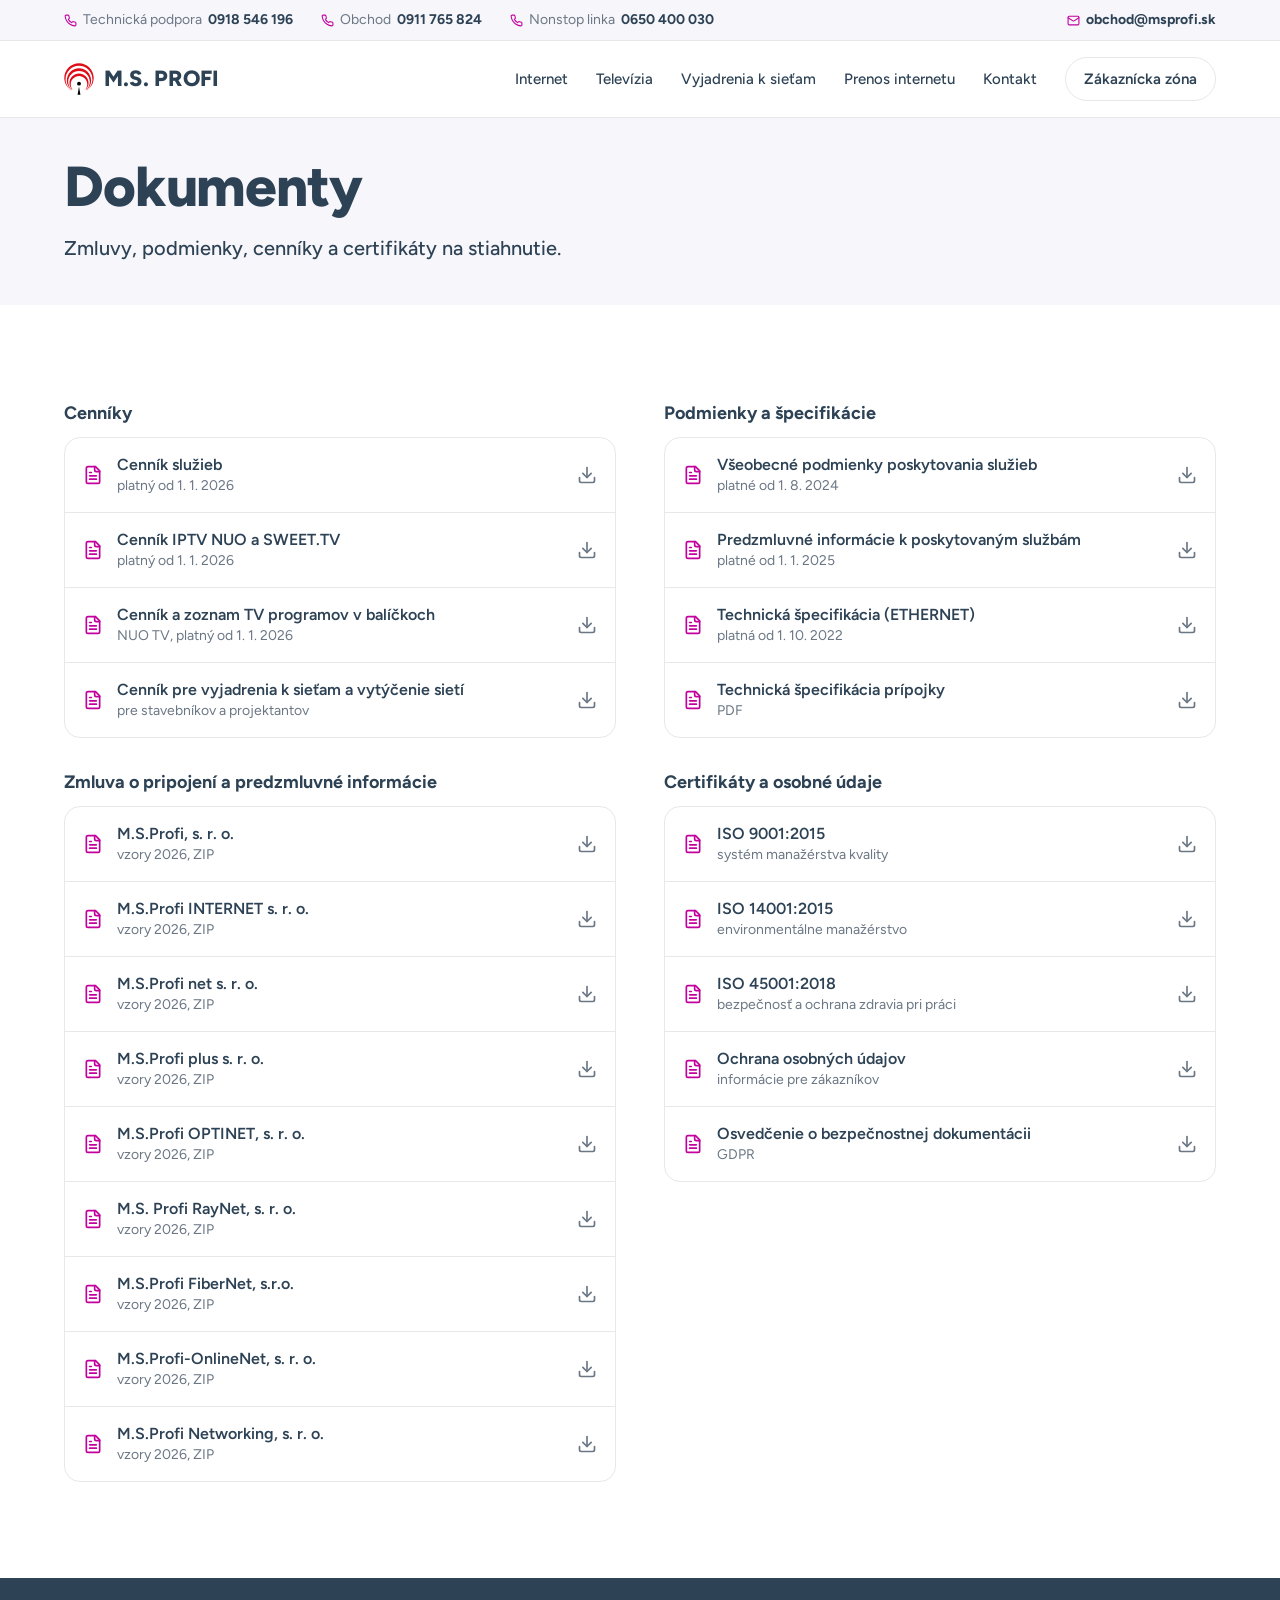
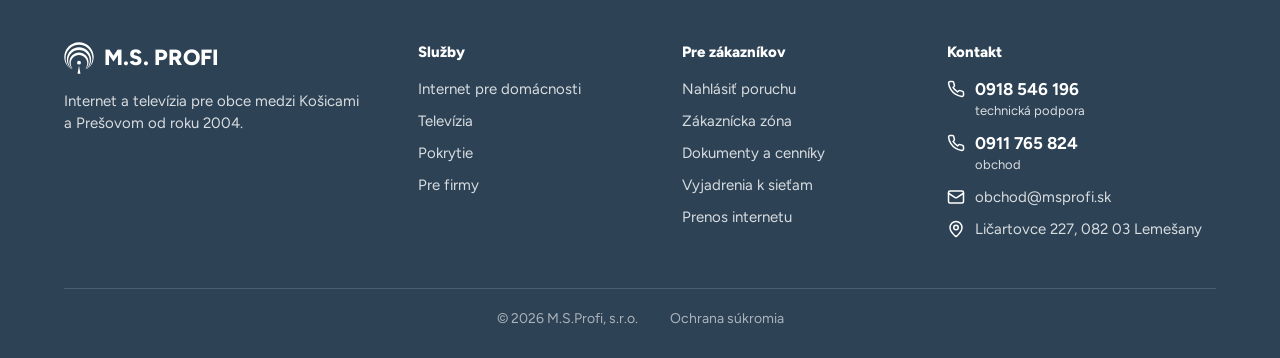
==== commit 60b17565: "M.S. Profi: Kontakt ako vizitka, text v pätičke v strede, tlačidlá na stiahnutie, ďalšie obce v Pokr" ====
--- a/dokumenty/index.html
+++ b/dokumenty/index.html
@@ -18,7 +18,7 @@
     <link rel="icon" href="../img/ms-profi-znak.svg" type="image/svg+xml">
     <link rel="apple-touch-icon" href="../img/apple-touch-icon.png">
     <link rel="preload" href="../fonts/figtree-latin.woff2" as="font" type="font/woff2" crossorigin>
-    <link rel="stylesheet" href="../css/style.css?v=72007a46">
+    <link rel="stylesheet" href="../css/style.css?v=81b4a908">
 </head>
 <body>
     <div class="horny-riadok">
--- a/css/style.css
+++ b/css/style.css
@@ -850,42 +850,42 @@
 .kontakty {
     display: grid;
     grid-template-columns: repeat(3, minmax(0, 1fr));
-    gap: 24px;
+    padding: 44px 0;
+    border-radius: 28px;
+    background: var(--gray);
 }
 
 .kontakt {
-    position: relative;
-    z-index: 0;
-    overflow: hidden;
-    min-height: 270px;
-    padding: 32px 36px 36px;
-    border-radius: 28px;
-    color: #fff;
-}
-
-.kontakt-ruzovy { background: var(--cyan); }
-.kontakt-modry { background: var(--blue); }
-.kontakt-sidlo { background: var(--gray); color: var(--base); }
-
-.kontakt-ikona {
-    position: absolute;
-    z-index: -1;
-    right: -56px;
-    bottom: -76px;
-    width: 270px;
-    height: 270px;
-}
-
-.kontakt-ruzovy .kontakt-ikona { fill: #A60086; }
-.kontakt-modry .kontakt-ikona { fill: #0090BE; }
-.kontakt-sidlo .kontakt-ikona { fill: #E8E8F1; }
+    padding: 4px 44px;
+    color: var(--base);
+}
+
+.kontakt + .kontakt { border-left: 1px solid #DDDDE8; }
+
+.kontakt-znak {
+    display: flex;
+    align-items: center;
+    justify-content: center;
+    width: 52px;
+    height: 52px;
+    margin-bottom: 20px;
+    border-radius: 16px;
+}
+
+.kontakt-znak .ikona { width: 24px; height: 24px; }
+.kontakt-ruzovy .kontakt-znak { background: var(--tint-ruzova); color: var(--cyan); }
+.kontakt-modry .kontakt-znak { background: var(--tint-modra); color: #0090BE; }
+.kontakt-sidlo .kontakt-znak { background: var(--tint-zelena); color: #689C00; }
+.kontakt h3 { color: var(--muted); }
 
 .kontakt a { color: inherit; text-decoration: none; }
 .kontakt a:hover { text-decoration: underline; }
+.kontakt-ruzovy .kontakt-mail { color: var(--cyan); }
+.kontakt-modry .kontakt-mail { color: #0090BE; }
 
 .kontakt-telefon {
     display: block;
-    margin: 12px 0 8px;
+    margin: 6px 0 10px;
     font-size: clamp(30px, 3vw, 40px);
     line-height: 46px;
     font-weight: 800;
@@ -907,7 +907,7 @@
 .kontakt-mail .ikona { width: 18px; height: 18px; }
 
 .kontakt-adresa {
-    margin: 12px 0 0;
+    margin: 6px 0 0;
     font-size: 22px;
     line-height: 32px;
     font-weight: 700;
@@ -961,6 +961,10 @@
     left: 24px;
     right: 24px;
     border-top: 1px solid rgba(255, 255, 255, 0.15);
+}
+
+@media (max-width: 1360px) {
+    .paticka .paticka-spodok { justify-content: center; gap: 32px; }
 }
 
 .podstranka-hlava { padding: 38px 0 42px; background: var(--gray); }
@@ -1060,9 +1064,21 @@
 }
 
 .bok-karta p { margin: 0 0 24px; font-size: 16px; line-height: 24px; opacity: 0.92; }
-.bok-karta .btn { background: #fff; color: var(--cyan); text-align: left; }
+.bok-karta .btn {
+    display: flex;
+    width: 100%;
+    justify-content: flex-start;
+    gap: 10px;
+    padding: 15px 20px;
+    background: #fff;
+    font-size: 16px;
+    line-height: 22px;
+    color: var(--cyan);
+    text-align: left;
+}
+
 .bok-karta .btn:hover { background: var(--tint-ruzova); }
-.bok-karta .btn .ikona { color: var(--cyan); }
+.bok-karta .btn .ikona { flex: none; color: var(--cyan); }
 
 .tabulka-obal { margin: 8px 0 14px; border: 1px solid var(--border); border-radius: 20px; overflow-x: auto; }
 
@@ -1114,6 +1130,7 @@
     .menu.je-otvorene { display: flex; }
     .menu a:not(.btn) { padding: 14px 0; border-bottom: 1px solid var(--border); }
     .menu .btn { margin-top: 16px; }
+    .kontakt { padding: 4px 28px; }
 }
 
 @media (max-width: 1000px) {
@@ -1131,8 +1148,12 @@
     .dvojica .vyhody { order: 3; margin-top: 32px; grid-template-columns: repeat(2, minmax(0, 1fr)); }
     .pokrytie-karty { grid-template-columns: 1fr; }
     .pokrytie-karta { min-height: 0; }
-    .kontakty { grid-template-columns: 1fr 1fr; }
-    .kontakt-sidlo { grid-column: 1 / -1; min-height: 0; }
+    .kontakty { grid-template-columns: 1fr 1fr; padding: 8px 36px; }
+    .kontakt { padding: 28px 0; }
+    .kontakt-ruzovy { padding-right: 36px; }
+    .kontakt-modry { padding-left: 36px; }
+    .kontakt-sidlo { grid-column: 1 / -1; border-top: 1px solid #DDDDE8; }
+    .kontakt + .kontakt-sidlo { border-left: 0; }
     .paticka-stlpce { grid-template-columns: 1fr 1fr; }
     .hero-riadok { flex-direction: column; align-items: flex-start; gap: 6px; }
     .hero-riadok p { text-align: left; }
@@ -1145,6 +1166,9 @@
 @media (max-width: 760px) {
     .dlazdice { grid-template-columns: 1fr; gap: 16px; }
     .dokumenty, .kontakty, .karty-zakaznik { grid-template-columns: 1fr; }
+    .kontakty { padding: 8px 28px; }
+    .kontakt-ruzovy, .kontakt-modry { padding: 28px 0; }
+    .kontakt + .kontakt { border-left: 0; border-top: 1px solid #DDDDE8; }
 }
 
 @media (max-width: 760px) {
@@ -1212,11 +1236,11 @@
     #firmy .od-cena-suma { font-size: min(34px, 9.4vw); }
     .dvojica-text .btn { width: 100%; }
     .porucha-obal .btn { width: 100%; }
-    .kontakt { min-height: 0; padding: 26px 24px 30px; border-radius: 22px; }
-    .kontakt-ikona { width: 190px; height: 190px; right: -40px; bottom: -54px; }
+    .kontakty { padding: 4px 24px; border-radius: 22px; }
+    .kontakt, .kontakt-ruzovy, .kontakt-modry { padding: 26px 0; }
     .kontakt-telefon { font-size: 34px; line-height: 40px; }
     .paticka-stlpce { grid-template-columns: 1fr; gap: 28px; padding-top: 44px; padding-bottom: 32px; }
-    .paticka .paticka-spodok { flex-direction: column; gap: 6px; }
+    .paticka .paticka-spodok { flex-direction: column; align-items: center; gap: 6px; text-align: center; }
     .paticka-spodok::before { left: 16px; right: 16px; }
     .podstranka-hlava { padding: 28px 0; }
     .podstranka-hlava h1 { font-size: 34px; }
@@ -1227,7 +1251,6 @@
     .tabulka { font-size: 15px; }
     .tabulka th, .tabulka td { padding: 12px; }
     .bok-karta { padding: 26px 24px 30px; border-radius: 22px; }
-    .bok-karta .btn { width: 100%; }
 }
 
 .na-vrch {
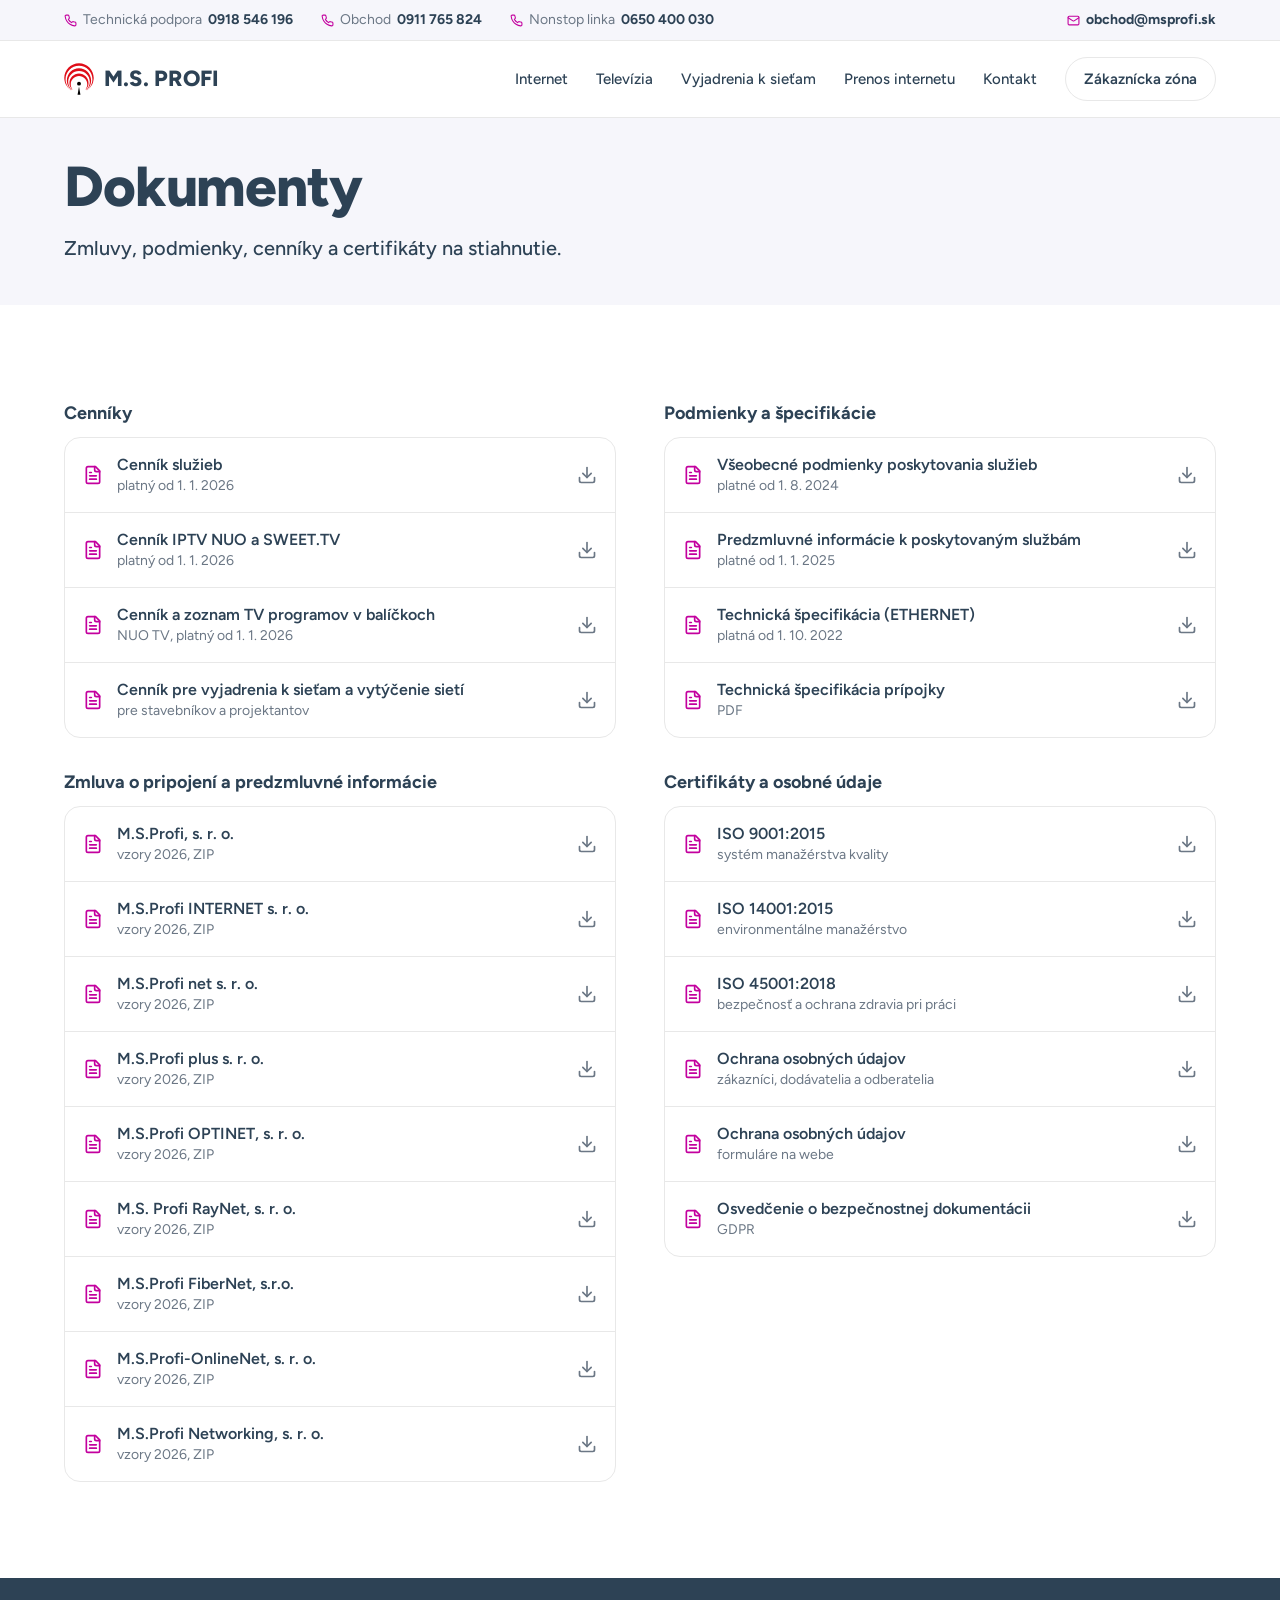
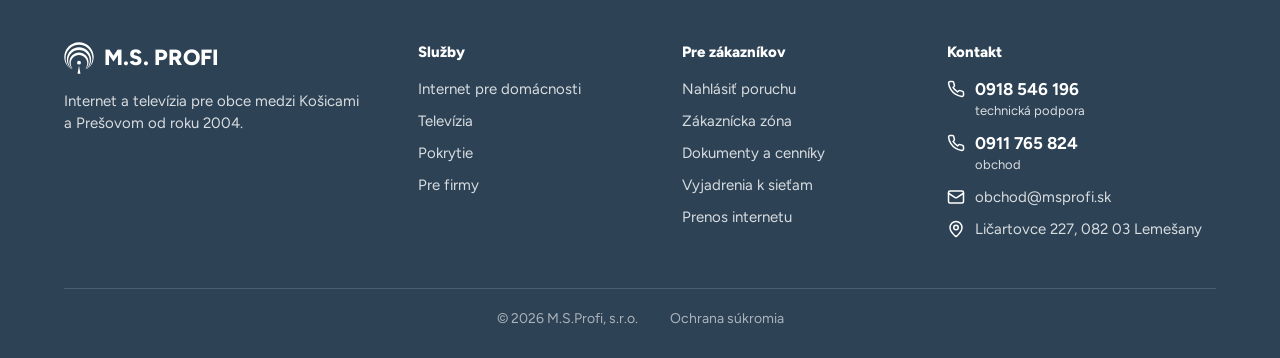
==== commit b264ebf8: "M.S. Profi: obnovené stránky, dokument o osobných údajoch pre zákazníkov, stránka 404" ====
--- a/dokumenty/index.html
+++ b/dokumenty/index.html
@@ -18,7 +18,7 @@
     <link rel="icon" href="../img/ms-profi-znak.svg" type="image/svg+xml">
     <link rel="apple-touch-icon" href="../img/apple-touch-icon.png">
     <link rel="preload" href="../fonts/figtree-latin.woff2" as="font" type="font/woff2" crossorigin>
-    <link rel="stylesheet" href="../css/style.css?v=81b4a908">
+    <link rel="stylesheet" href="../css/style.css?v=3bec2923">
 </head>
 <body>
     <div class="horny-riadok">
@@ -94,7 +94,8 @@
                                                         <li><a href="../subory/2025/05/Certifikat-ACB-QMS_9001.pdf"><svg class="ikona" viewBox="0 0 24 24" aria-hidden="true"><path d="M15 2H6a2 2 0 0 0-2 2v16a2 2 0 0 0 2 2h12a2 2 0 0 0 2-2V7Z"/><path d="M14 2v4a2 2 0 0 0 2 2h4"/><path d="M10 9H8"/><path d="M16 13H8"/><path d="M16 17H8"/></svg><span>ISO 9001:2015<small>systém manažérstva kvality</small></span><svg class="ikona" viewBox="0 0 24 24" aria-hidden="true"><path d="M21 15v4a2 2 0 0 1-2 2H5a2 2 0 0 1-2-2v-4"/><path d="m7 10 5 5 5-5"/><path d="M12 15V3"/></svg></a></li>
                                                         <li><a href="../subory/2025/05/Certifikat-ACB-EMS_14001.pdf"><svg class="ikona" viewBox="0 0 24 24" aria-hidden="true"><path d="M15 2H6a2 2 0 0 0-2 2v16a2 2 0 0 0 2 2h12a2 2 0 0 0 2-2V7Z"/><path d="M14 2v4a2 2 0 0 0 2 2h4"/><path d="M10 9H8"/><path d="M16 13H8"/><path d="M16 17H8"/></svg><span>ISO 14001:2015<small>environmentálne manažérstvo</small></span><svg class="ikona" viewBox="0 0 24 24" aria-hidden="true"><path d="M21 15v4a2 2 0 0 1-2 2H5a2 2 0 0 1-2-2v-4"/><path d="m7 10 5 5 5-5"/><path d="M12 15V3"/></svg></a></li>
                                                         <li><a href="../subory/2025/05/Certifikat-ACB-OHSMS_45001.pdf"><svg class="ikona" viewBox="0 0 24 24" aria-hidden="true"><path d="M15 2H6a2 2 0 0 0-2 2v16a2 2 0 0 0 2 2h12a2 2 0 0 0 2-2V7Z"/><path d="M14 2v4a2 2 0 0 0 2 2h4"/><path d="M10 9H8"/><path d="M16 13H8"/><path d="M16 17H8"/></svg><span>ISO 45001:2018<small>bezpečnosť a ochrana zdravia pri práci</small></span><svg class="ikona" viewBox="0 0 24 24" aria-hidden="true"><path d="M21 15v4a2 2 0 0 1-2 2H5a2 2 0 0 1-2-2v-4"/><path d="m7 10 5 5 5-5"/><path d="M12 15V3"/></svg></a></li>
-                                                        <li><a href="../subory/2025/04/003_Informacna-povinnost-Prevadzkovatela-cl.-13-KF.pdf"><svg class="ikona" viewBox="0 0 24 24" aria-hidden="true"><path d="M15 2H6a2 2 0 0 0-2 2v16a2 2 0 0 0 2 2h12a2 2 0 0 0 2-2V7Z"/><path d="M14 2v4a2 2 0 0 0 2 2h4"/><path d="M10 9H8"/><path d="M16 13H8"/><path d="M16 17H8"/></svg><span>Ochrana osobných údajov<small>informácie pre zákazníkov</small></span><svg class="ikona" viewBox="0 0 24 24" aria-hidden="true"><path d="M21 15v4a2 2 0 0 1-2 2H5a2 2 0 0 1-2-2v-4"/><path d="m7 10 5 5 5-5"/><path d="M12 15V3"/></svg></a></li>
+                                                        <li><a href="../subory/2025/04/004_Informacna-povinnost-Prevadzkovatela-cl.-13-klienti_dod_odb.pdf"><svg class="ikona" viewBox="0 0 24 24" aria-hidden="true"><path d="M15 2H6a2 2 0 0 0-2 2v16a2 2 0 0 0 2 2h12a2 2 0 0 0 2-2V7Z"/><path d="M14 2v4a2 2 0 0 0 2 2h4"/><path d="M10 9H8"/><path d="M16 13H8"/><path d="M16 17H8"/></svg><span>Ochrana osobných údajov<small>zákazníci, dodávatelia a odberatelia</small></span><svg class="ikona" viewBox="0 0 24 24" aria-hidden="true"><path d="M21 15v4a2 2 0 0 1-2 2H5a2 2 0 0 1-2-2v-4"/><path d="m7 10 5 5 5-5"/><path d="M12 15V3"/></svg></a></li>
+                                                        <li><a href="../subory/2025/04/003_Informacna-povinnost-Prevadzkovatela-cl.-13-KF.pdf"><svg class="ikona" viewBox="0 0 24 24" aria-hidden="true"><path d="M15 2H6a2 2 0 0 0-2 2v16a2 2 0 0 0 2 2h12a2 2 0 0 0 2-2V7Z"/><path d="M14 2v4a2 2 0 0 0 2 2h4"/><path d="M10 9H8"/><path d="M16 13H8"/><path d="M16 17H8"/></svg><span>Ochrana osobných údajov<small>formuláre na webe</small></span><svg class="ikona" viewBox="0 0 24 24" aria-hidden="true"><path d="M21 15v4a2 2 0 0 1-2 2H5a2 2 0 0 1-2-2v-4"/><path d="m7 10 5 5 5-5"/><path d="M12 15V3"/></svg></a></li>
                                                         <li><a href="../subory/2025/04/019_OSVEDCENIE.pdf"><svg class="ikona" viewBox="0 0 24 24" aria-hidden="true"><path d="M15 2H6a2 2 0 0 0-2 2v16a2 2 0 0 0 2 2h12a2 2 0 0 0 2-2V7Z"/><path d="M14 2v4a2 2 0 0 0 2 2h4"/><path d="M10 9H8"/><path d="M16 13H8"/><path d="M16 17H8"/></svg><span>Osvedčenie o bezpečnostnej dokumentácii<small>GDPR</small></span><svg class="ikona" viewBox="0 0 24 24" aria-hidden="true"><path d="M21 15v4a2 2 0 0 1-2 2H5a2 2 0 0 1-2-2v-4"/><path d="m7 10 5 5 5-5"/><path d="M12 15V3"/></svg></a></li>
                                                     </ul>
                     </div>
--- a/css/style.css
+++ b/css/style.css
@@ -862,17 +862,24 @@
 
 .kontakt + .kontakt { border-left: 1px solid #DDDDE8; }
 
+.kontakt-hlava {
+    display: flex;
+    align-items: center;
+    gap: 14px;
+    margin-bottom: 14px;
+}
+
 .kontakt-znak {
     display: flex;
+    flex: none;
     align-items: center;
     justify-content: center;
-    width: 52px;
-    height: 52px;
-    margin-bottom: 20px;
-    border-radius: 16px;
-}
-
-.kontakt-znak .ikona { width: 24px; height: 24px; }
+    width: 44px;
+    height: 44px;
+    border-radius: 14px;
+}
+
+.kontakt-znak .ikona { width: 22px; height: 22px; }
 .kontakt-ruzovy .kontakt-znak { background: var(--tint-ruzova); color: var(--cyan); }
 .kontakt-modry .kontakt-znak { background: var(--tint-modra); color: #0090BE; }
 .kontakt-sidlo .kontakt-znak { background: var(--tint-zelena); color: #689C00; }
